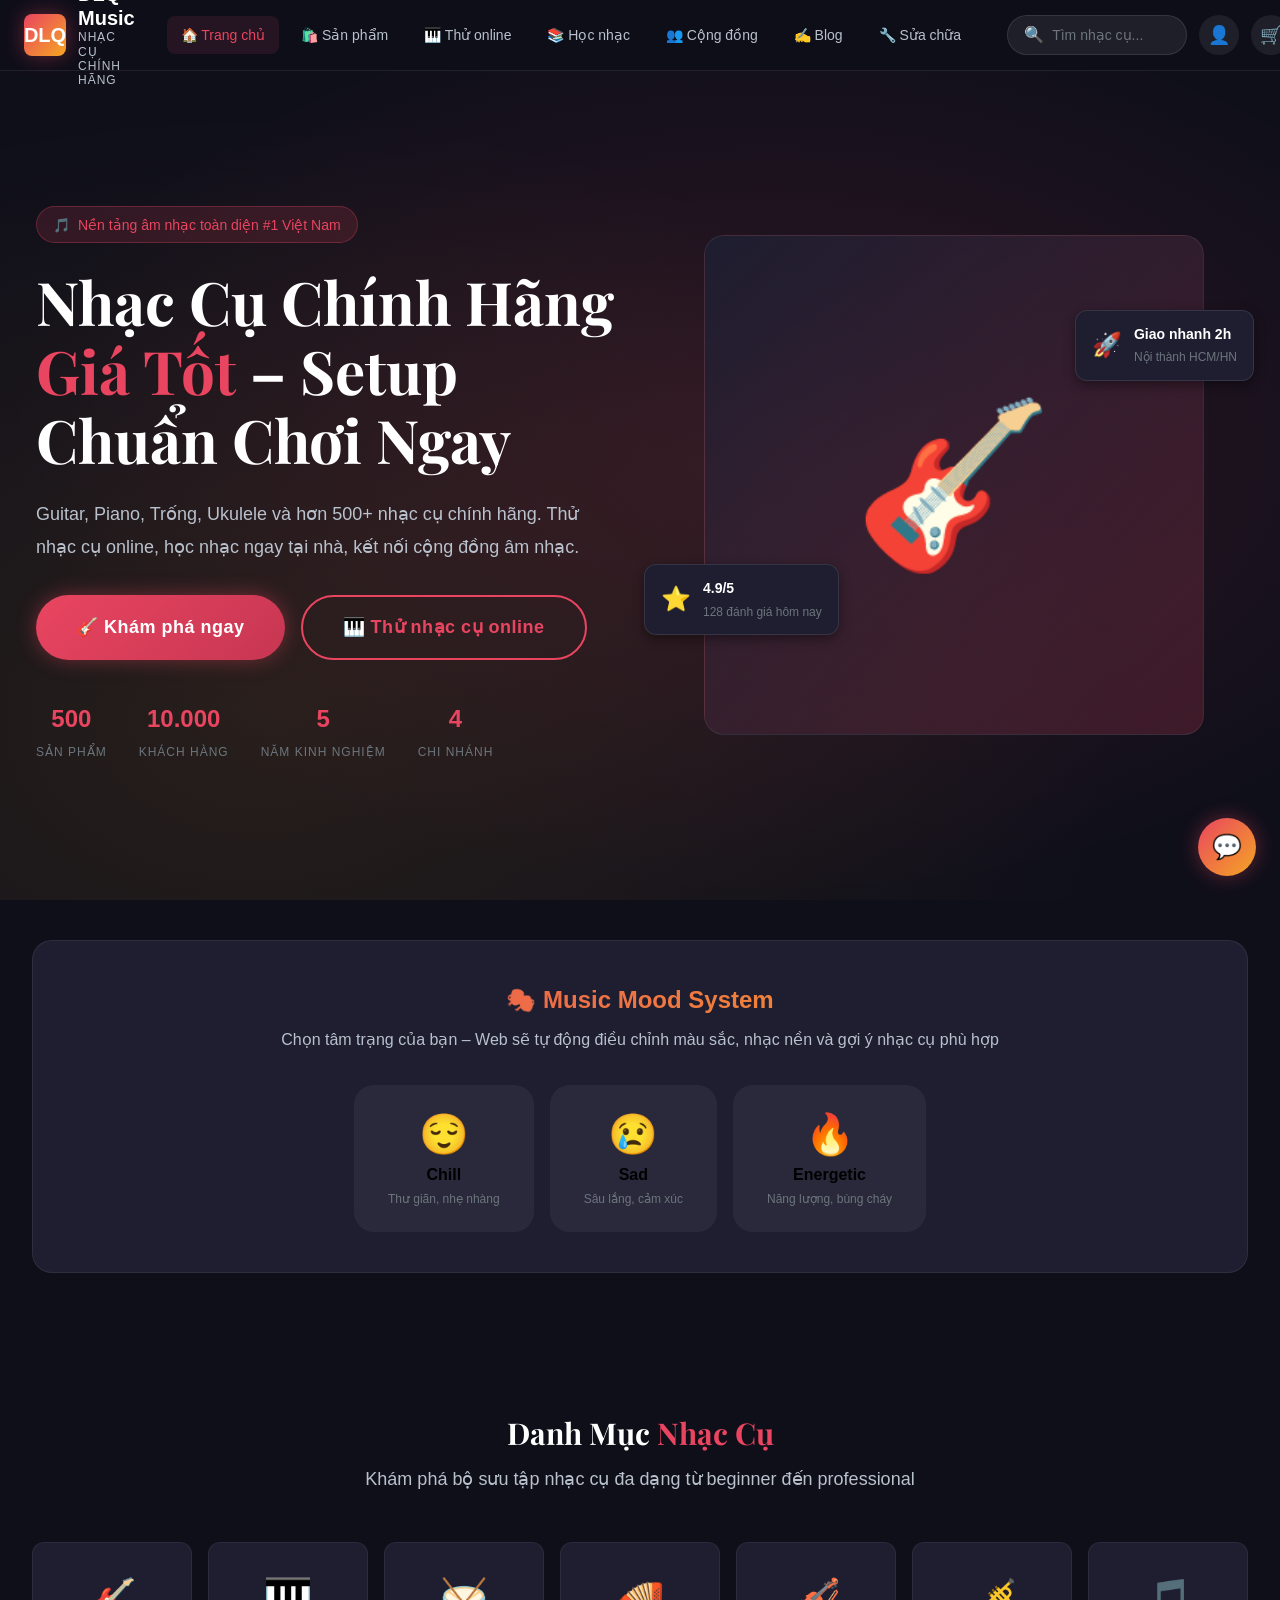
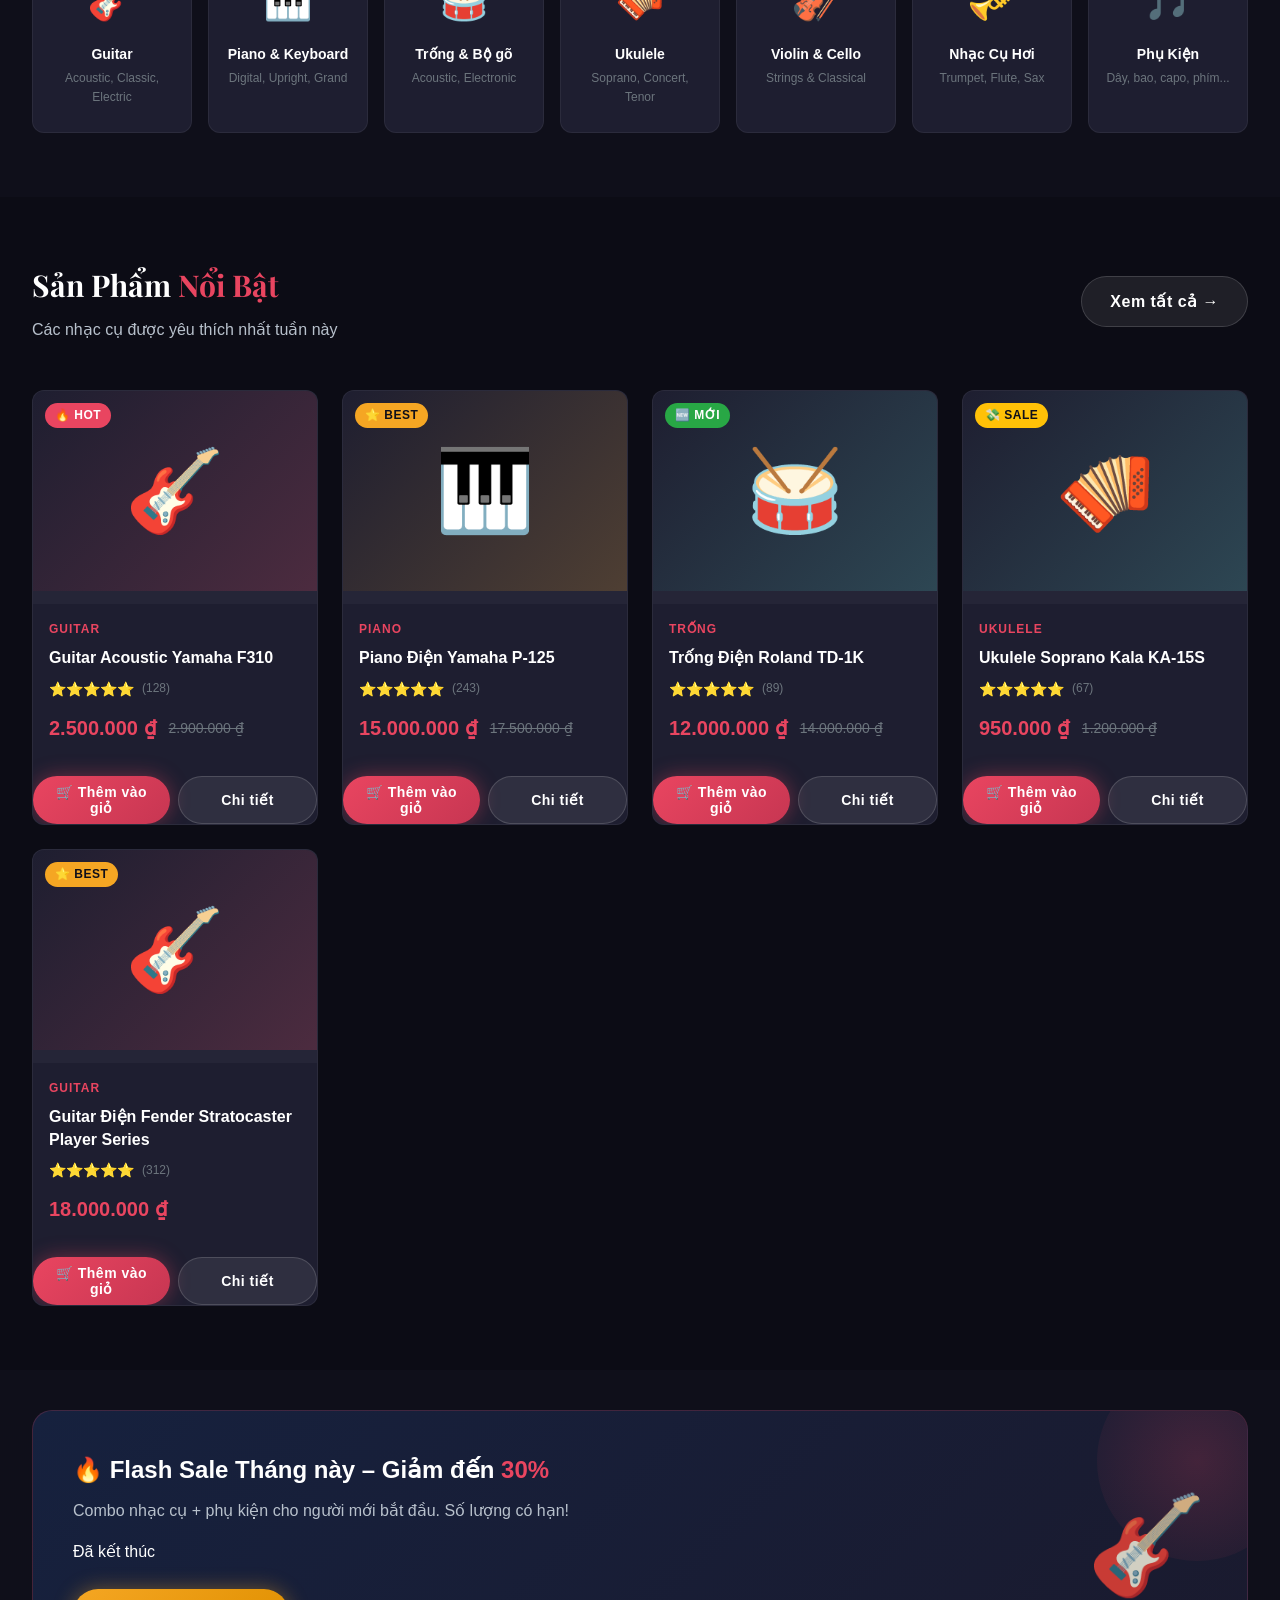
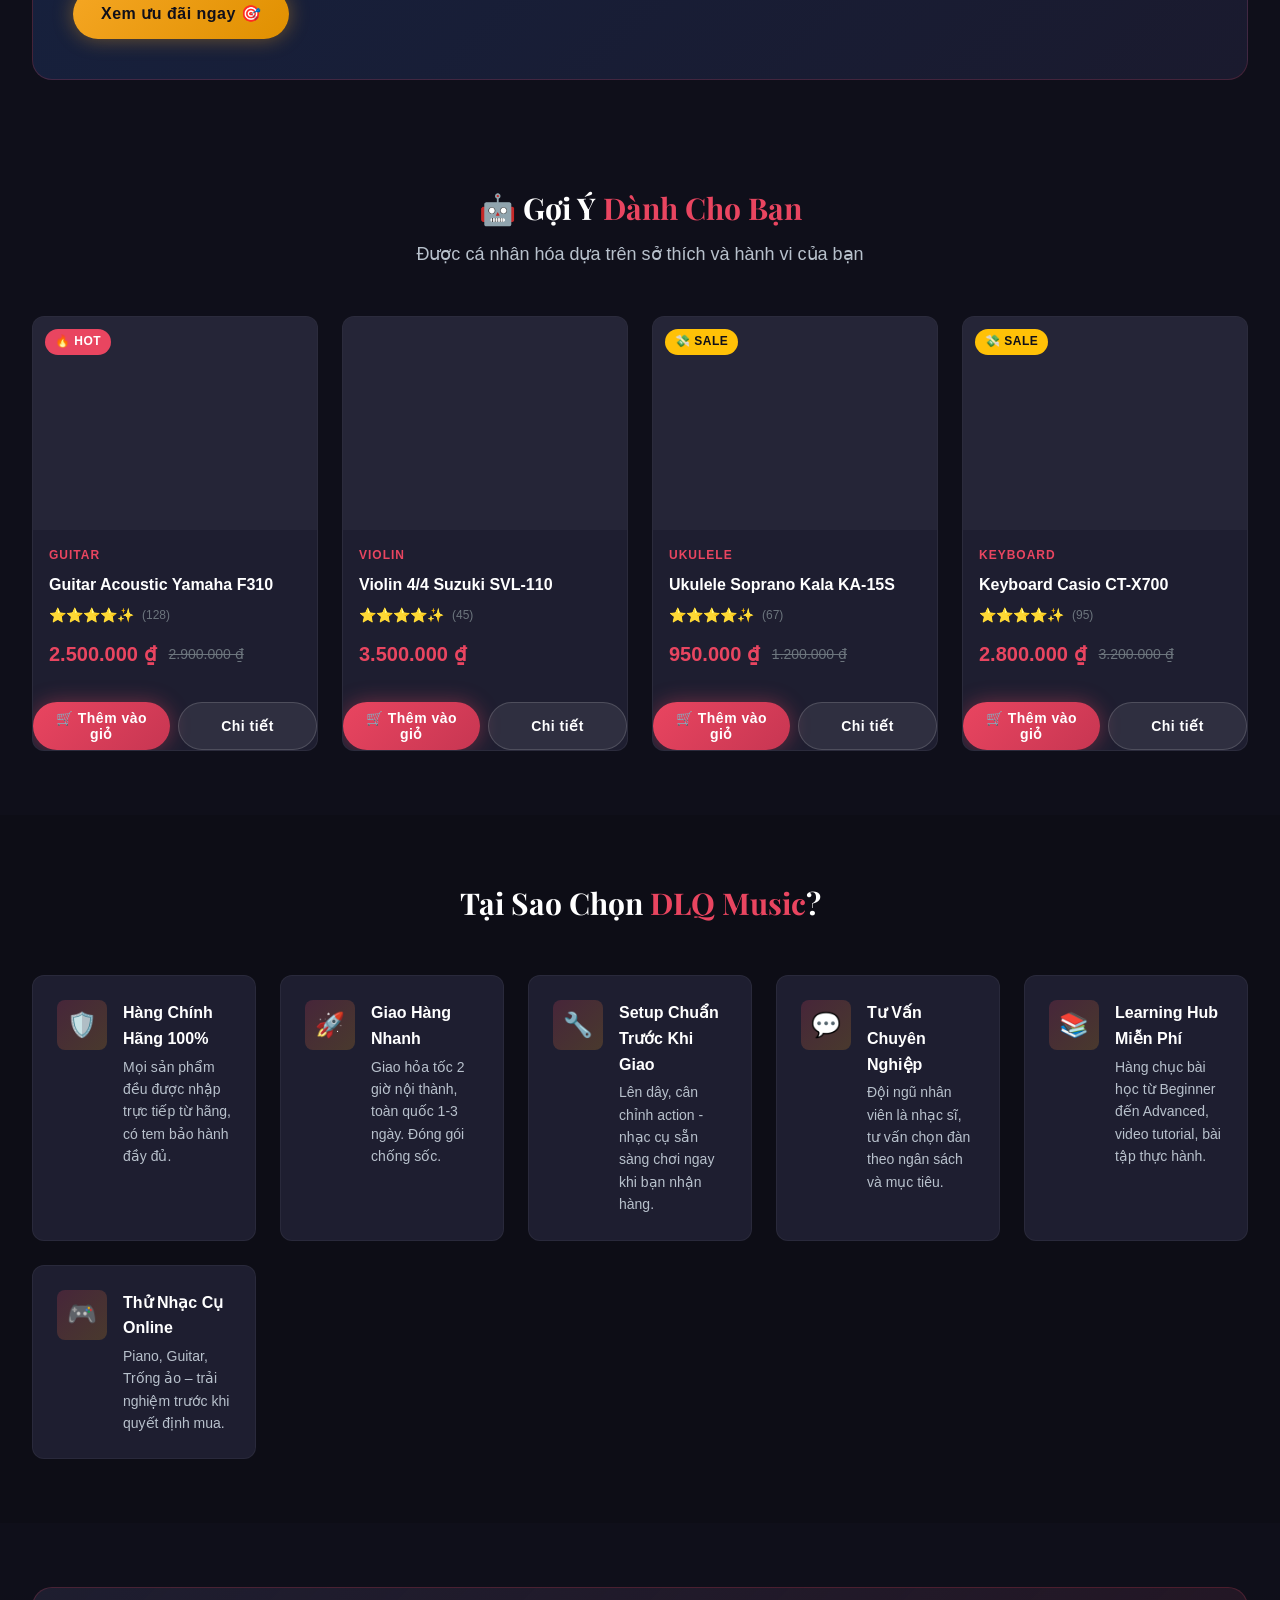
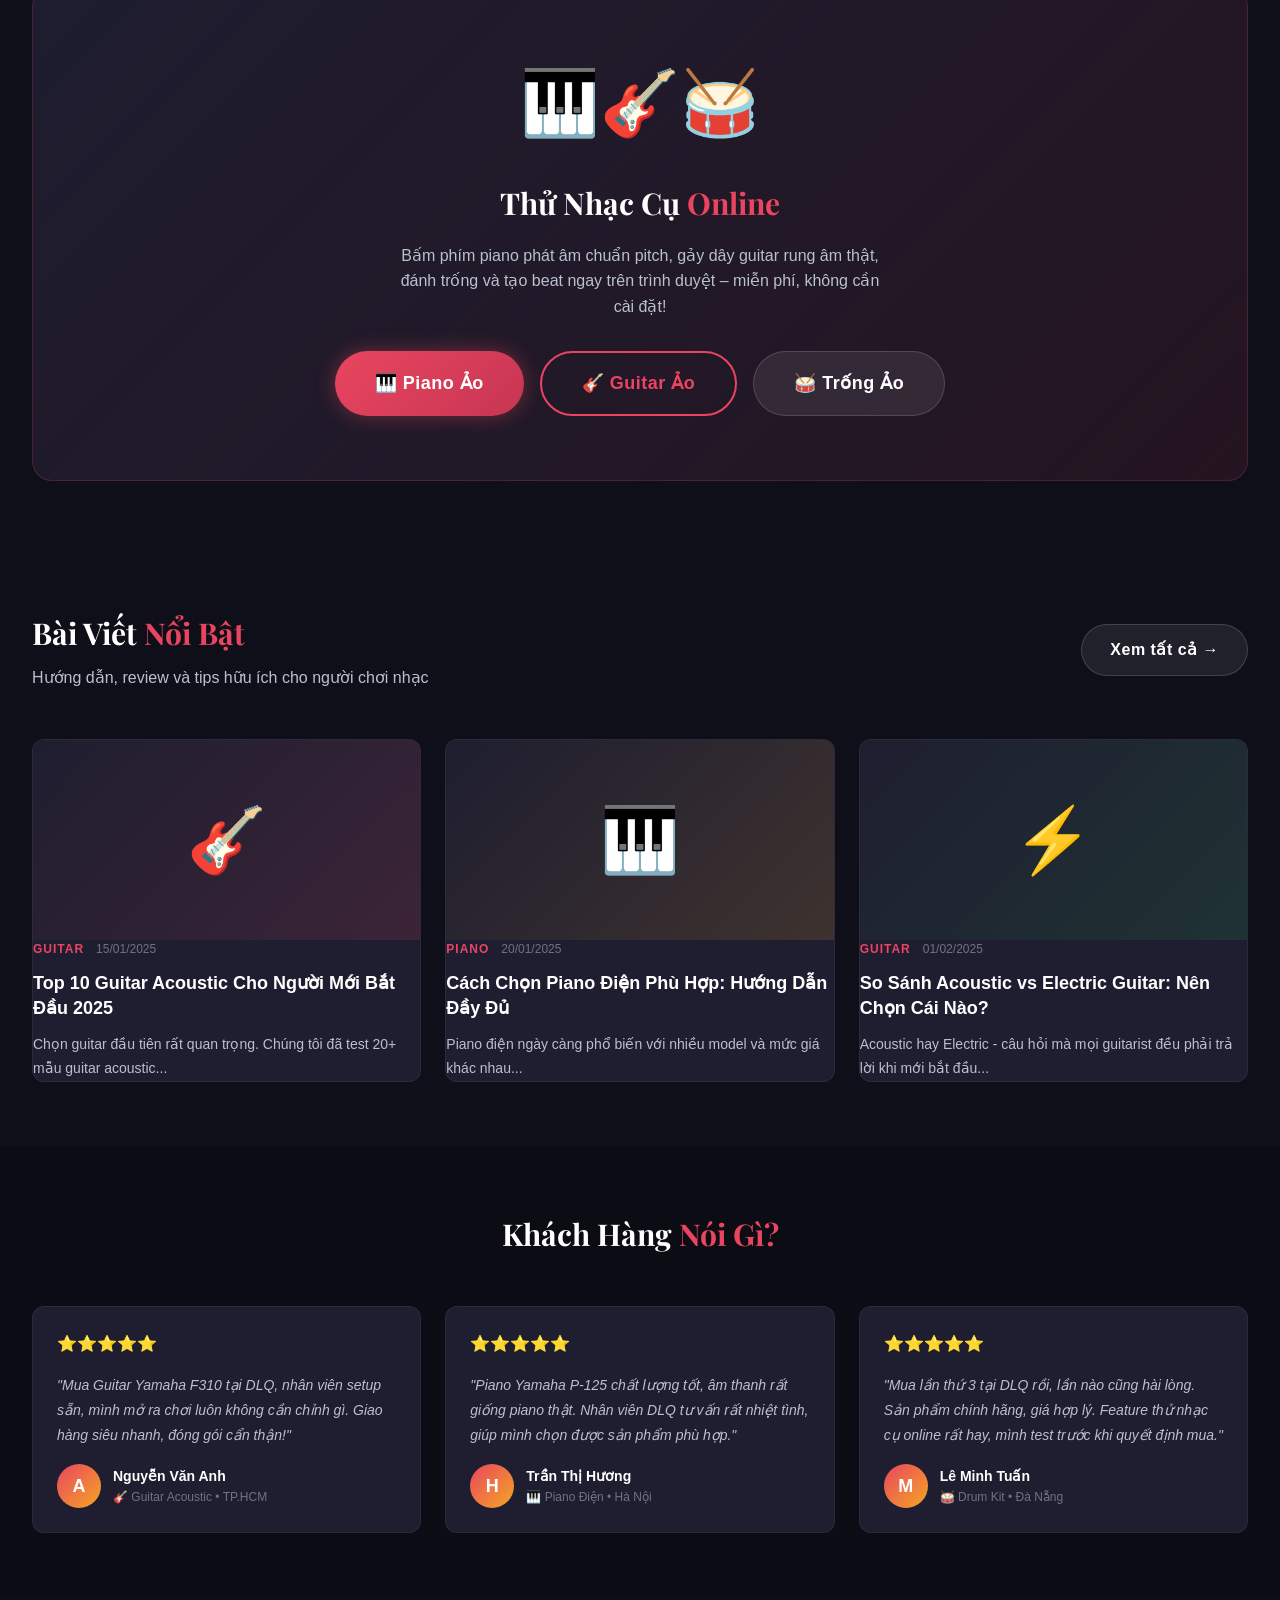
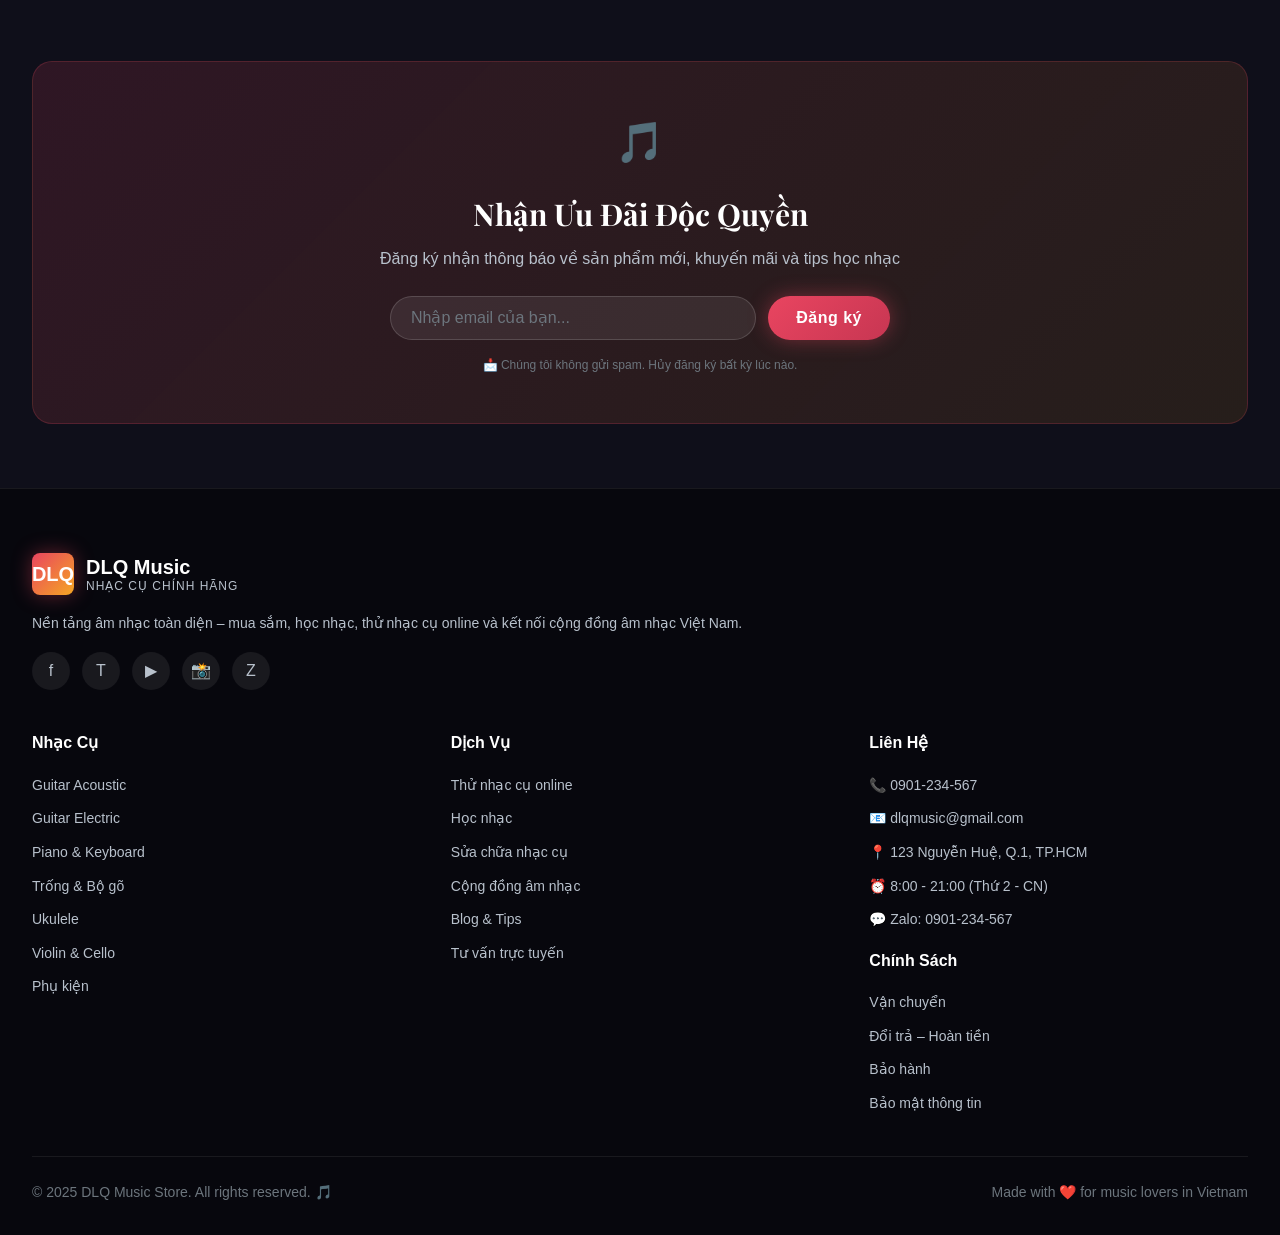
==== index.html @ 313dc85f "Add CSS, JS files, assets/data.json, and index.html Agent-Logs-Url: https://github.com/quocanh1702/n" ====
<!DOCTYPE html>
<html lang="vi">
<head>
  <meta charset="UTF-8">
  <meta name="viewport" content="width=device-width, initial-scale=1.0">
  <meta name="description" content="DLQ Music Store - Nhạc cụ chính hãng, giá tốt, tư vấn chuyên nghiệp. Guitar, Piano, Trống, Ukulele và nhiều hơn nữa.">
  <meta name="keywords" content="nhạc cụ, guitar, piano, trống, ukulele, violin, DLQ music">
  <title>DLQ Music Store - Nhạc Cụ Chính Hãng</title>
  <link rel="stylesheet" href="css/variables.css">
  <link rel="stylesheet" href="css/style.css">
  <link rel="stylesheet" href="css/animations.css">
  <link rel="stylesheet" href="css/responsive.css">
  <link rel="icon" href="data:image/svg+xml,<svg xmlns='http://www.w3.org/2000/svg' viewBox='0 0 100 100'><text y='.9em' font-size='90'>🎵</text></svg>">
</head>
<body>

<!-- Loading Screen -->
<div id="loading-screen" class="loading-screen">
  <div class="loading-logo">DLQ</div>
  <div class="loading-bars">
    <div class="loading-bar"></div>
    <div class="loading-bar"></div>
    <div class="loading-bar"></div>
    <div class="loading-bar"></div>
    <div class="loading-bar"></div>
  </div>
  <p style="color:var(--text-muted);font-size:0.875rem">Đang tải DLQ Music Store...</p>
</div>

<!-- Floating Notes Container -->
<div id="floating-notes" class="music-notes-container" aria-hidden="true"></div>

<!-- ===== NAVBAR ===== -->
<nav class="navbar" role="navigation" aria-label="Main navigation">
  <div class="nav-container">
    <a href="index.html" class="nav-logo" aria-label="DLQ Music Store home">
      <div class="logo-mark" aria-hidden="true">DLQ</div>
      <div class="logo-text">
        <span class="logo-name">DLQ Music</span>
        <span class="logo-tagline">NHẠC CỤ CHÍNH HÃNG</span>
      </div>
    </a>

    <nav class="nav-links" aria-label="Site navigation">
      <a href="index.html" class="nav-link active">🏠 Trang chủ</a>
      <a href="pages/search-results.html" class="nav-link">🛍️ Sản phẩm</a>
      <a href="pages/interactive-play.html" class="nav-link">🎹 Thử online</a>
      <a href="pages/learning.html" class="nav-link">📚 Học nhạc</a>
      <a href="pages/community.html" class="nav-link">👥 Cộng đồng</a>
      <a href="pages/blog.html" class="nav-link">✍️ Blog</a>
      <a href="pages/repair-service.html" class="nav-link">🔧 Sửa chữa</a>
    </nav>

    <div class="nav-actions">
      <div class="nav-search" role="search">
        <span aria-hidden="true">🔍</span>
        <input type="search" placeholder="Tìm nhạc cụ..." aria-label="Tìm kiếm"
          onkeydown="if(event.key==='Enter')window.location.href='pages/search-results.html?q='+this.value">
      </div>
      <a href="pages/profile.html" class="nav-icon-btn" aria-label="Tài khoản" title="Tài khoản">👤</a>
      <a href="pages/cart.html" class="nav-icon-btn" aria-label="Giỏ hàng" title="Giỏ hàng" style="position:relative">
        🛒
        <span class="cart-badge" style="display:none">0</span>
      </a>
      <button class="hamburger" aria-label="Menu" aria-expanded="false">
        <span></span><span></span><span></span>
      </button>
    </div>
  </div>
</nav>

<!-- Mobile Menu -->
<div class="mobile-menu" role="dialog" aria-label="Mobile navigation">
  <a href="index.html" class="nav-link">🏠 Trang chủ</a>
  <a href="pages/search-results.html" class="nav-link">🛍️ Sản phẩm</a>
  <a href="pages/interactive-play.html" class="nav-link">🎹 Thử nhạc cụ online</a>
  <a href="pages/learning.html" class="nav-link">📚 Học nhạc</a>
  <a href="pages/community.html" class="nav-link">👥 Cộng đồng</a>
  <a href="pages/blog.html" class="nav-link">✍️ Blog</a>
  <a href="pages/repair-service.html" class="nav-link">🔧 Dịch vụ sửa chữa</a>
  <a href="pages/profile.html" class="nav-link">👤 Tài khoản</a>
  <a href="pages/cart.html" class="nav-link">🛒 Giỏ hàng</a>
</div>

<!-- ===== HERO SECTION ===== -->
<section class="hero" aria-labelledby="hero-title">
  <div class="hero-bg" aria-hidden="true"></div>
  <div class="container">
    <div class="hero-content">
      <div class="hero-text animate-on-scroll">
        <div class="hero-badge">
          <span>🎵</span> Nền tảng âm nhạc toàn diện #1 Việt Nam
        </div>
        <h1 class="hero-title" id="hero-title">
          Nhạc Cụ Chính Hãng<br>
          <span class="text-accent">Giá Tốt</span> – Setup<br>
          Chuẩn Chơi Ngay
        </h1>
        <p class="hero-desc">
          Guitar, Piano, Trống, Ukulele và hơn 500+ nhạc cụ chính hãng.
          Thử nhạc cụ online, học nhạc ngay tại nhà, kết nối cộng đồng âm nhạc.
        </p>
        <div class="hero-cta">
          <a href="pages/search-results.html" class="btn btn-primary btn-lg">
            🎸 Khám phá ngay
          </a>
          <a href="pages/interactive-play.html" class="btn btn-secondary btn-lg">
            🎹 Thử nhạc cụ online
          </a>
        </div>
        <div class="hero-stats">
          <div class="stat-item">
            <span class="stat-number" data-count="500">0</span>
            <span class="stat-label">Sản phẩm</span>
          </div>
          <div class="stat-item">
            <span class="stat-number" data-count="10000">0</span>
            <span class="stat-label">Khách hàng</span>
          </div>
          <div class="stat-item">
            <span class="stat-number" data-count="5">0</span>
            <span class="stat-label">Năm kinh nghiệm</span>
          </div>
          <div class="stat-item">
            <span class="stat-number" data-count="4">0</span>
            <span class="stat-label">Chi nhánh</span>
          </div>
        </div>
      </div>

      <div class="hero-visual animate-right">
        <div class="hero-img-wrap">
          <div style="width:100%;aspect-ratio:1;background:linear-gradient(135deg,var(--bg-card),rgba(233,69,96,0.2));border-radius:var(--radius-xl);display:flex;align-items:center;justify-content:center;font-size:10rem;border:1px solid rgba(255,255,255,0.07)">
            🎸
          </div>
          <div class="hero-float-card card-1">
            <span class="float-icon">⭐</span>
            <div class="float-text">
              <strong>4.9/5</strong>
              <span>128 đánh giá hôm nay</span>
            </div>
          </div>
          <div class="hero-float-card card-2">
            <span class="float-icon">🚀</span>
            <div class="float-text">
              <strong>Giao nhanh 2h</strong>
              <span>Nội thành HCM/HN</span>
            </div>
          </div>
        </div>
      </div>
    </div>
  </div>
</section>

<!-- ===== MUSIC MOOD SYSTEM ===== -->
<section class="section-sm" aria-labelledby="mood-title">
  <div class="container">
    <div class="mood-system animate-on-scroll">
      <h2 class="mood-title gradient-text-animated" id="mood-title">🎭 Music Mood System</h2>
      <p class="mood-subtitle">Chọn tâm trạng của bạn – Web sẽ tự động điều chỉnh màu sắc, nhạc nền và gợi ý nhạc cụ phù hợp</p>

      <div class="mood-options" role="group" aria-label="Chọn tâm trạng">
        <button class="mood-btn chill" data-mood="chill" aria-pressed="false">
          <span class="mood-emoji">😌</span>
          <span class="mood-name">Chill</span>
          <span class="mood-desc">Thư giãn, nhẹ nhàng</span>
        </button>
        <button class="mood-btn sad" data-mood="sad" aria-pressed="false">
          <span class="mood-emoji">😢</span>
          <span class="mood-name">Sad</span>
          <span class="mood-desc">Sâu lắng, cảm xúc</span>
        </button>
        <button class="mood-btn energetic" data-mood="energetic" aria-pressed="false">
          <span class="mood-emoji">🔥</span>
          <span class="mood-name">Energetic</span>
          <span class="mood-desc">Năng lượng, bùng cháy</span>
        </button>
      </div>

      <div id="mood-message" style="display:none;margin-top:1.5rem;padding:1rem 1.5rem;background:rgba(255,255,255,0.05);border-radius:var(--radius-lg);align-items:center;gap:0.75rem;color:var(--text-secondary);font-size:0.875rem;border:1px solid rgba(255,255,255,0.08)"></div>
    </div>

    <!-- Mood-based Products -->
    <div id="mood-products" class="products-grid" style="margin-top:2rem" aria-live="polite">
      <!-- Loaded by JS -->
    </div>
  </div>
</section>

<!-- ===== CATEGORIES ===== -->
<section class="section animate-on-scroll" aria-labelledby="categories-title">
  <div class="container">
    <div class="text-center" style="margin-bottom:3rem">
      <h2 class="section-title" id="categories-title">Danh Mục <span class="title-accent">Nhạc Cụ</span></h2>
      <p class="section-subtitle">Khám phá bộ sưu tập nhạc cụ đa dạng từ beginner đến professional</p>
    </div>
    <div class="category-grid" id="category-grid" role="list">
      <a href="pages/search-results.html?category=guitar" class="category-card" role="listitem">
        <span class="category-icon" aria-hidden="true">🎸</span>
        <div class="category-name">Guitar</div>
        <div class="category-count">Acoustic, Classic, Electric</div>
      </a>
      <a href="pages/search-results.html?category=piano" class="category-card" role="listitem">
        <span class="category-icon" aria-hidden="true">🎹</span>
        <div class="category-name">Piano & Keyboard</div>
        <div class="category-count">Digital, Upright, Grand</div>
      </a>
      <a href="pages/search-results.html?category=drum" class="category-card" role="listitem">
        <span class="category-icon" aria-hidden="true">🥁</span>
        <div class="category-name">Trống & Bộ gõ</div>
        <div class="category-count">Acoustic, Electronic</div>
      </a>
      <a href="pages/search-results.html?category=ukulele" class="category-card" role="listitem">
        <span class="category-icon" aria-hidden="true">🪗</span>
        <div class="category-name">Ukulele</div>
        <div class="category-count">Soprano, Concert, Tenor</div>
      </a>
      <a href="pages/search-results.html?category=violin" class="category-card" role="listitem">
        <span class="category-icon" aria-hidden="true">🎻</span>
        <div class="category-name">Violin & Cello</div>
        <div class="category-count">Strings & Classical</div>
      </a>
      <a href="pages/search-results.html?category=wind" class="category-card" role="listitem">
        <span class="category-icon" aria-hidden="true">🎺</span>
        <div class="category-name">Nhạc Cụ Hơi</div>
        <div class="category-count">Trumpet, Flute, Sax</div>
      </a>
      <a href="pages/search-results.html?category=accessories" class="category-card" role="listitem">
        <span class="category-icon" aria-hidden="true">🎵</span>
        <div class="category-name">Phụ Kiện</div>
        <div class="category-count">Dây, bao, capo, phím...</div>
      </a>
    </div>
  </div>
</section>

<!-- ===== FEATURED PRODUCTS ===== -->
<section class="section" style="background:rgba(0,0,0,0.2)" aria-labelledby="featured-title">
  <div class="container">
    <div class="flex justify-between items-center" style="margin-bottom:3rem;flex-wrap:wrap;gap:1rem">
      <div>
        <h2 class="section-title" id="featured-title">Sản Phẩm <span class="title-accent">Nổi Bật</span></h2>
        <p style="color:var(--text-secondary)">Các nhạc cụ được yêu thích nhất tuần này</p>
      </div>
      <a href="pages/search-results.html" class="btn btn-ghost">Xem tất cả →</a>
    </div>
    <div class="products-grid" id="featured-products" aria-live="polite">
      <!-- Skeleton loading -->
      <div class="product-card"><div class="skeleton-loader" style="height:200px"></div><div class="product-body"><div class="skeleton-loader" style="height:14px;margin-bottom:8px"></div><div class="skeleton-loader" style="height:18px;margin-bottom:8px"></div><div class="skeleton-loader" style="height:24px;width:50%"></div></div></div>
      <div class="product-card"><div class="skeleton-loader" style="height:200px"></div><div class="product-body"><div class="skeleton-loader" style="height:14px;margin-bottom:8px"></div><div class="skeleton-loader" style="height:18px;margin-bottom:8px"></div><div class="skeleton-loader" style="height:24px;width:50%"></div></div></div>
      <div class="product-card"><div class="skeleton-loader" style="height:200px"></div><div class="product-body"><div class="skeleton-loader" style="height:14px;margin-bottom:8px"></div><div class="skeleton-loader" style="height:18px;margin-bottom:8px"></div><div class="skeleton-loader" style="height:24px;width:50%"></div></div></div>
      <div class="product-card"><div class="skeleton-loader" style="height:200px"></div><div class="product-body"><div class="skeleton-loader" style="height:14px;margin-bottom:8px"></div><div class="skeleton-loader" style="height:18px;margin-bottom:8px"></div><div class="skeleton-loader" style="height:24px;width:50%"></div></div></div>
    </div>
  </div>
</section>

<!-- ===== PROMO BANNER ===== -->
<section class="section-sm" aria-label="Khuyến mãi">
  <div class="container">
    <div class="promo-banner animate-on-scroll">
      <div class="promo-text">
        <h2>🔥 Flash Sale Tháng này – Giảm đến <span class="text-accent">30%</span></h2>
        <p>Combo nhạc cụ + phụ kiện cho người mới bắt đầu. Số lượng có hạn!</p>
        <div class="promo-countdown" data-countdown="2025-12-31T23:59:59"></div>
        <a href="pages/search-results.html?sale=true" class="btn btn-gold">Xem ưu đãi ngay 🎯</a>
      </div>
      <div style="text-align:center;font-size:6rem;opacity:0.8" aria-hidden="true">🎸</div>
    </div>
  </div>
</section>

<!-- ===== AI RECOMMENDATIONS ===== -->
<section class="section" aria-labelledby="ai-title">
  <div class="container">
    <div class="text-center" style="margin-bottom:3rem">
      <h2 class="section-title" id="ai-title">🤖 Gợi Ý <span class="title-accent">Dành Cho Bạn</span></h2>
      <p class="section-subtitle">Được cá nhân hóa dựa trên sở thích và hành vi của bạn</p>
    </div>
    <div class="products-grid" id="ai-recommendations" aria-live="polite"></div>
  </div>
</section>

<!-- ===== WHY CHOOSE DLQ ===== -->
<section class="section" style="background:rgba(0,0,0,0.15)" aria-labelledby="features-title">
  <div class="container">
    <div class="text-center" style="margin-bottom:3rem">
      <h2 class="section-title" id="features-title">Tại Sao Chọn <span class="title-accent">DLQ Music</span>?</h2>
    </div>
    <div class="features-grid">
      <div class="feature-item animate-on-scroll">
        <div class="feature-icon-wrap">🛡️</div>
        <div class="feature-text">
          <h4>Hàng Chính Hãng 100%</h4>
          <p>Mọi sản phẩm đều được nhập trực tiếp từ hãng, có tem bảo hành đầy đủ.</p>
        </div>
      </div>
      <div class="feature-item animate-on-scroll animate-delay-1">
        <div class="feature-icon-wrap">🚀</div>
        <div class="feature-text">
          <h4>Giao Hàng Nhanh</h4>
          <p>Giao hỏa tốc 2 giờ nội thành, toàn quốc 1-3 ngày. Đóng gói chống sốc.</p>
        </div>
      </div>
      <div class="feature-item animate-on-scroll animate-delay-2">
        <div class="feature-icon-wrap">🔧</div>
        <div class="feature-text">
          <h4>Setup Chuẩn Trước Khi Giao</h4>
          <p>Lên dây, cân chỉnh action - nhạc cụ sẵn sàng chơi ngay khi bạn nhận hàng.</p>
        </div>
      </div>
      <div class="feature-item animate-on-scroll animate-delay-3">
        <div class="feature-icon-wrap">💬</div>
        <div class="feature-text">
          <h4>Tư Vấn Chuyên Nghiệp</h4>
          <p>Đội ngũ nhân viên là nhạc sĩ, tư vấn chọn đàn theo ngân sách và mục tiêu.</p>
        </div>
      </div>
      <div class="feature-item animate-on-scroll animate-delay-4">
        <div class="feature-icon-wrap">📚</div>
        <div class="feature-text">
          <h4>Learning Hub Miễn Phí</h4>
          <p>Hàng chục bài học từ Beginner đến Advanced, video tutorial, bài tập thực hành.</p>
        </div>
      </div>
      <div class="feature-item animate-on-scroll animate-delay-5">
        <div class="feature-icon-wrap">🎮</div>
        <div class="feature-text">
          <h4>Thử Nhạc Cụ Online</h4>
          <p>Piano, Guitar, Trống ảo – trải nghiệm trước khi quyết định mua.</p>
        </div>
      </div>
    </div>
  </div>
</section>

<!-- ===== INTERACTIVE PROMO ===== -->
<section class="section animate-on-scroll" aria-labelledby="interactive-title">
  <div class="container">
    <div style="background:linear-gradient(135deg,var(--bg-card),rgba(233,69,96,0.1));border-radius:var(--radius-xl);padding:4rem;text-align:center;border:1px solid rgba(233,69,96,0.2)">
      <div style="font-size:4rem;margin-bottom:1.5rem" aria-hidden="true">🎹🎸🥁</div>
      <h2 class="section-title" id="interactive-title">Thử Nhạc Cụ <span class="title-accent">Online</span></h2>
      <p style="color:var(--text-secondary);max-width:500px;margin:1rem auto 2rem">
        Bấm phím piano phát âm chuẩn pitch, gảy dây guitar rung âm thật,
        đánh trống và tạo beat ngay trên trình duyệt – miễn phí, không cần cài đặt!
      </p>
      <div style="display:flex;gap:1rem;justify-content:center;flex-wrap:wrap">
        <a href="pages/interactive-play.html?instrument=piano" class="btn btn-primary btn-lg">🎹 Piano Ảo</a>
        <a href="pages/interactive-play.html?instrument=guitar" class="btn btn-secondary btn-lg">🎸 Guitar Ảo</a>
        <a href="pages/interactive-play.html?instrument=drum" class="btn btn-ghost btn-lg">🥁 Trống Ảo</a>
      </div>
    </div>
  </div>
</section>

<!-- ===== BLOG PREVIEW ===== -->
<section class="section" aria-labelledby="blog-title">
  <div class="container">
    <div class="flex justify-between items-center" style="margin-bottom:3rem;flex-wrap:wrap;gap:1rem">
      <div>
        <h2 class="section-title" id="blog-title">Bài Viết <span class="title-accent">Nổi Bật</span></h2>
        <p style="color:var(--text-secondary)">Hướng dẫn, review và tips hữu ích cho người chơi nhạc</p>
      </div>
      <a href="pages/blog.html" class="btn btn-ghost">Xem tất cả →</a>
    </div>
    <div class="blog-grid" id="blog-preview">
      <!-- Loaded by JS -->
      <a href="pages/blog-detail.html?id=1" class="blog-card animate-on-scroll">
        <div style="height:200px;background:linear-gradient(135deg,var(--bg-card),rgba(233,69,96,0.15));display:flex;align-items:center;justify-content:center;font-size:4rem">🎸</div>
        <div class="blog-body">
          <div class="blog-meta">
            <span class="blog-category">Guitar</span>
            <span class="blog-date">15/01/2025</span>
          </div>
          <h3 class="blog-title">Top 10 Guitar Acoustic Cho Người Mới Bắt Đầu 2025</h3>
          <p class="blog-excerpt">Chọn guitar đầu tiên rất quan trọng. Chúng tôi đã test 20+ mẫu guitar acoustic...</p>
        </div>
      </a>
      <a href="pages/blog-detail.html?id=2" class="blog-card animate-on-scroll animate-delay-1">
        <div style="height:200px;background:linear-gradient(135deg,var(--bg-card),rgba(245,166,35,0.15));display:flex;align-items:center;justify-content:center;font-size:4rem">🎹</div>
        <div class="blog-body">
          <div class="blog-meta">
            <span class="blog-category">Piano</span>
            <span class="blog-date">20/01/2025</span>
          </div>
          <h3 class="blog-title">Cách Chọn Piano Điện Phù Hợp: Hướng Dẫn Đầy Đủ</h3>
          <p class="blog-excerpt">Piano điện ngày càng phổ biến với nhiều model và mức giá khác nhau...</p>
        </div>
      </a>
      <a href="pages/blog-detail.html?id=3" class="blog-card animate-on-scroll animate-delay-2">
        <div style="height:200px;background:linear-gradient(135deg,var(--bg-card),rgba(40,167,69,0.15));display:flex;align-items:center;justify-content:center;font-size:4rem">⚡</div>
        <div class="blog-body">
          <div class="blog-meta">
            <span class="blog-category">Guitar</span>
            <span class="blog-date">01/02/2025</span>
          </div>
          <h3 class="blog-title">So Sánh Acoustic vs Electric Guitar: Nên Chọn Cái Nào?</h3>
          <p class="blog-excerpt">Acoustic hay Electric - câu hỏi mà mọi guitarist đều phải trả lời khi mới bắt đầu...</p>
        </div>
      </a>
    </div>
  </div>
</section>

<!-- ===== TESTIMONIALS ===== -->
<section class="section" style="background:rgba(0,0,0,0.2)" aria-labelledby="reviews-title">
  <div class="container">
    <div class="text-center" style="margin-bottom:3rem">
      <h2 class="section-title" id="reviews-title">Khách Hàng <span class="title-accent">Nói Gì?</span></h2>
    </div>
    <div class="testimonials-grid">
      <div class="testimonial-card animate-on-scroll">
        <div class="testimonial-stars">⭐⭐⭐⭐⭐</div>
        <p class="testimonial-text">"Mua Guitar Yamaha F310 tại DLQ, nhân viên setup sẵn, mình mở ra chơi luôn không cần chỉnh gì. Giao hàng siêu nhanh, đóng gói cẩn thận!"</p>
        <div class="testimonial-author">
          <div class="author-avatar">A</div>
          <div>
            <div class="author-name">Nguyễn Văn Anh</div>
            <div class="author-detail">🎸 Guitar Acoustic • TP.HCM</div>
          </div>
        </div>
      </div>
      <div class="testimonial-card animate-on-scroll animate-delay-1">
        <div class="testimonial-stars">⭐⭐⭐⭐⭐</div>
        <p class="testimonial-text">"Piano Yamaha P-125 chất lượng tốt, âm thanh rất giống piano thật. Nhân viên DLQ tư vấn rất nhiệt tình, giúp mình chọn được sản phẩm phù hợp."</p>
        <div class="testimonial-author">
          <div class="author-avatar">H</div>
          <div>
            <div class="author-name">Trần Thị Hương</div>
            <div class="author-detail">🎹 Piano Điện • Hà Nội</div>
          </div>
        </div>
      </div>
      <div class="testimonial-card animate-on-scroll animate-delay-2">
        <div class="testimonial-stars">⭐⭐⭐⭐⭐</div>
        <p class="testimonial-text">"Mua lần thứ 3 tại DLQ rồi, lần nào cũng hài lòng. Sản phẩm chính hãng, giá hợp lý. Feature thử nhạc cụ online rất hay, mình test trước khi quyết định mua."</p>
        <div class="testimonial-author">
          <div class="author-avatar">M</div>
          <div>
            <div class="author-name">Lê Minh Tuấn</div>
            <div class="author-detail">🥁 Drum Kit • Đà Nẵng</div>
          </div>
        </div>
      </div>
    </div>
  </div>
</section>

<!-- ===== NEWSLETTER ===== -->
<section class="section" aria-labelledby="newsletter-title">
  <div class="container">
    <div class="newsletter-section animate-on-scroll">
      <div style="font-size:2.5rem;margin-bottom:1rem" aria-hidden="true">🎵</div>
      <h2 class="section-title" id="newsletter-title">Nhận Ưu Đãi Độc Quyền</h2>
      <p style="color:var(--text-secondary)">Đăng ký nhận thông báo về sản phẩm mới, khuyến mãi và tips học nhạc</p>
      <form class="newsletter-form" id="newsletter-form" novalidate>
        <input type="email" class="newsletter-input" placeholder="Nhập email của bạn..."
          required aria-label="Email đăng ký nhận tin">
        <button type="submit" class="btn btn-primary">Đăng ký</button>
      </form>
      <p style="font-size:0.75rem;color:var(--text-muted);margin-top:1rem">
        📩 Chúng tôi không gửi spam. Hủy đăng ký bất kỳ lúc nào.
      </p>
    </div>
  </div>
</section>

<!-- ===== FOOTER ===== -->
<footer class="footer" role="contentinfo">
  <div class="container">
    <div class="footer-grid">
      <div class="footer-brand">
        <div class="nav-logo" style="margin-bottom:1rem">
          <div class="logo-mark">DLQ</div>
          <div class="logo-text">
            <span class="logo-name">DLQ Music</span>
            <span class="logo-tagline">NHẠC CỤ CHÍNH HÃNG</span>
          </div>
        </div>
        <p>Nền tảng âm nhạc toàn diện – mua sắm, học nhạc, thử nhạc cụ online và kết nối cộng đồng âm nhạc Việt Nam.</p>
        <div class="footer-social" aria-label="Mạng xã hội">
          <a href="#" class="social-btn" aria-label="Facebook">f</a>
          <a href="#" class="social-btn" aria-label="TikTok">T</a>
          <a href="#" class="social-btn" aria-label="YouTube">▶</a>
          <a href="#" class="social-btn" aria-label="Instagram">📸</a>
          <a href="#" class="social-btn" aria-label="Zalo">Z</a>
        </div>
      </div>

      <div class="footer-col">
        <h4>Nhạc Cụ</h4>
        <ul>
          <li><a href="pages/search-results.html?category=guitar">Guitar Acoustic</a></li>
          <li><a href="pages/search-results.html?category=guitar">Guitar Electric</a></li>
          <li><a href="pages/search-results.html?category=piano">Piano & Keyboard</a></li>
          <li><a href="pages/search-results.html?category=drum">Trống & Bộ gõ</a></li>
          <li><a href="pages/search-results.html?category=ukulele">Ukulele</a></li>
          <li><a href="pages/search-results.html?category=violin">Violin & Cello</a></li>
          <li><a href="pages/search-results.html?category=accessories">Phụ kiện</a></li>
        </ul>
      </div>

      <div class="footer-col">
        <h4>Dịch Vụ</h4>
        <ul>
          <li><a href="pages/interactive-play.html">Thử nhạc cụ online</a></li>
          <li><a href="pages/learning.html">Học nhạc</a></li>
          <li><a href="pages/repair-service.html">Sửa chữa nhạc cụ</a></li>
          <li><a href="pages/community.html">Cộng đồng âm nhạc</a></li>
          <li><a href="pages/blog.html">Blog & Tips</a></li>
          <li><a href="#">Tư vấn trực tuyến</a></li>
        </ul>
      </div>

      <div class="footer-col">
        <h4>Liên Hệ</h4>
        <ul>
          <li><a href="tel:0901234567">📞 0901-234-567</a></li>
          <li><a href="mailto:dlqmusic@gmail.com">📧 dlqmusic@gmail.com</a></li>
          <li><a href="#">📍 123 Nguyễn Huệ, Q.1, TP.HCM</a></li>
          <li><a href="#">⏰ 8:00 - 21:00 (Thứ 2 - CN)</a></li>
          <li><a href="#">💬 Zalo: 0901-234-567</a></li>
        </ul>
        <div style="margin-top:1rem">
          <h4>Chính Sách</h4>
          <ul>
            <li><a href="#">Vận chuyển</a></li>
            <li><a href="#">Đổi trả – Hoàn tiền</a></li>
            <li><a href="#">Bảo hành</a></li>
            <li><a href="#">Bảo mật thông tin</a></li>
          </ul>
        </div>
      </div>
    </div>

    <div class="footer-bottom">
      <p>© 2025 DLQ Music Store. All rights reserved. 🎵</p>
      <p>Made with ❤️ for music lovers in Vietnam</p>
    </div>
  </div>
</footer>

<!-- ===== CHATBOT WIDGET ===== -->
<div class="chatbot-widget" aria-label="Chat hỗ trợ">
  <div class="chatbot-box" id="chatbot-box" role="dialog" aria-label="Chat với DLQ Bot">
    <div class="chatbot-header">
      <div class="chatbot-avatar" aria-hidden="true">🤖</div>
      <div class="chatbot-info">
        <h4>DLQ Bot</h4>
        <p>Tư vấn nhạc cụ 24/7</p>
      </div>
      <button class="chatbot-close" id="chatbot-close" aria-label="Đóng chat">✕</button>
    </div>
    <div class="chatbot-messages" id="chatbot-messages" role="log" aria-live="polite"></div>
    <div class="chatbot-quick-replies" id="chatbot-quick-replies" role="group" aria-label="Câu hỏi nhanh"></div>
    <div class="chatbot-input-area">
      <input type="text" class="chatbot-input" id="chatbot-input"
        placeholder="Nhập câu hỏi của bạn..." aria-label="Nhập tin nhắn">
      <button class="chatbot-send" id="chatbot-send" aria-label="Gửi tin nhắn">➤</button>
    </div>
  </div>
  <button class="chatbot-toggle" id="chatbot-toggle" aria-label="Mở chat hỗ trợ">💬</button>
</div>

<!-- ===== TOAST CONTAINER ===== -->
<div class="toast-container" aria-live="polite" aria-atomic="true"></div>

<!-- ===== SCRIPTS ===== -->
<script src="js/storage.js"></script>
<script src="js/main.js"></script>
<script src="js/audio-player.js"></script>
<script src="js/mood-system.js"></script>
<script src="js/ai-recommend.js"></script>
<script src="js/animations.js"></script>
<script src="js/chatbot.js"></script>

<script>
// Load featured products on homepage
document.addEventListener('DOMContentLoaded', async () => {
  try {
    const products = await DLQData.getProducts({ featured: true });
    const container = document.getElementById('featured-products');
    if (container && products.length) {
      container.innerHTML = products.slice(0,8).map(p => `
        <div class="product-card animate-on-scroll">
          <div class="product-img-wrap">
            <div style="width:100%;height:200px;background:linear-gradient(135deg,var(--bg-card),rgba(${p.category==='guitar'?'233,69,96':p.category==='piano'?'245,166,35':'78,205,196'},0.2));display:flex;align-items:center;justify-content:center;font-size:5rem">
              ${p.category==='guitar'?'🎸':p.category==='piano'?'🎹':p.category==='drum'?'🥁':p.category==='ukulele'?'🪗':p.category==='violin'?'🎻':'🎵'}
            </div>
            ${p.badge?`<div class="product-badges"><span class="badge badge-${p.badge}">${{hot:'🔥 Hot',new:'🆕 Mới',sale:'💸 Sale',best:'⭐ Best'}[p.badge]||p.badge}</span></div>`:''}
            <div class="product-quick-actions">
              <button class="quick-btn" data-wishlist="${p.id}" title="Yêu thích">❤️</button>
              <button class="quick-btn" title="Xem nhanh" onclick="window.open('pages/product-detail.html?id=${p.id}')">👁️</button>
              <button class="quick-btn" data-add-cart="${p.id}" title="Thêm vào giỏ">🛒</button>
            </div>
          </div>
          <div class="product-body">
            <div class="product-category">${{guitar:'Guitar',piano:'Piano',drum:'Trống',ukulele:'Ukulele',violin:'Violin',keyboard:'Keyboard',bass:'Bass'}[p.category]||p.category}</div>
            <div class="product-name">${p.name}</div>
            <div class="product-rating">
              <span class="stars">${'⭐'.repeat(Math.round(p.rating))}</span>
              <span class="rating-count">(${p.reviews||0})</span>
            </div>
            <div class="product-price">
              <span class="price-current">${new Intl.NumberFormat('vi-VN',{style:'currency',currency:'VND'}).format(p.price)}</span>
              ${p.oldPrice?`<span class="price-original">${new Intl.NumberFormat('vi-VN',{style:'currency',currency:'VND'}).format(p.oldPrice)}</span>`:''}
            </div>
          </div>
          <div class="product-footer">
            <button class="btn btn-primary btn-sm" data-add-cart="${p.id}">🛒 Thêm vào giỏ</button>
            <a href="pages/product-detail.html?id=${p.id}" class="btn btn-ghost btn-sm">Chi tiết</a>
          </div>
        </div>
      `).join('');
      // Observe new elements
      container.querySelectorAll('.animate-on-scroll').forEach(el => {
        if (window.Animations?._scrollObserver) Animations._scrollObserver.observe(el);
      });
    }
  } catch(e) { console.warn('Products load error:', e); }
});
</script>
</body>
</html>
---- css/variables.css ----
/* ===== DLQ Music Store - CSS Variables ===== */
:root {
  /* Primary Brand Colors */
  --primary: #1a1a2e;
  --primary-light: #16213e;
  --accent: #e94560;
  --accent-hover: #c73652;
  --gold: #f5a623;
  --gold-light: #ffc65c;

  /* Text Colors */
  --text-primary: #ffffff;
  --text-secondary: #b8c1cc;
  --text-muted: #6c757d;
  --text-dark: #1a1a2e;

  /* Background Colors */
  --bg-dark: #0f0f1a;
  --bg-card: #1e1e30;
  --bg-card-hover: #252540;
  --bg-overlay: rgba(0, 0, 0, 0.7);

  /* Status Colors */
  --success: #28a745;
  --warning: #ffc107;
  --danger: #dc3545;
  --info: #17a2b8;

  /* Mood Colors - Chill */
  --mood-chill-primary: #2d6a8f;
  --mood-chill-secondary: #4ecdc4;
  --mood-chill-accent: #95e1d3;
  --mood-chill-bg: #0d2137;
  --mood-chill-text: #e0f4f1;

  /* Mood Colors - Sad */
  --mood-sad-primary: #3d3561;
  --mood-sad-secondary: #7c5cbf;
  --mood-sad-accent: #b8a9e8;
  --mood-sad-bg: #1a1428;
  --mood-sad-text: #d4ccf0;

  /* Mood Colors - Energetic */
  --mood-energetic-primary: #b5290b;
  --mood-energetic-secondary: #ff6b35;
  --mood-energetic-accent: #ffd166;
  --mood-energetic-bg: #1f0a05;
  --mood-energetic-text: #ffe8d6;

  /* Typography */
  --font-primary: 'Segoe UI', Tahoma, Geneva, Verdana, sans-serif;
  --font-heading: 'Playfair Display', Georgia, serif;
  --font-mono: 'Courier New', monospace;

  /* Font Sizes */
  --fs-xs: 0.75rem;
  --fs-sm: 0.875rem;
  --fs-base: 1rem;
  --fs-lg: 1.125rem;
  --fs-xl: 1.25rem;
  --fs-2xl: 1.5rem;
  --fs-3xl: 1.875rem;
  --fs-4xl: 2.25rem;
  --fs-5xl: 3rem;

  /* Spacing */
  --sp-1: 0.25rem;
  --sp-2: 0.5rem;
  --sp-3: 0.75rem;
  --sp-4: 1rem;
  --sp-6: 1.5rem;
  --sp-8: 2rem;
  --sp-10: 2.5rem;
  --sp-12: 3rem;
  --sp-16: 4rem;
  --sp-20: 5rem;

  /* Border Radius */
  --radius-sm: 4px;
  --radius-md: 8px;
  --radius-lg: 12px;
  --radius-xl: 20px;
  --radius-full: 9999px;

  /* Shadows */
  --shadow-sm: 0 1px 3px rgba(0,0,0,0.3);
  --shadow-md: 0 4px 12px rgba(0,0,0,0.4);
  --shadow-lg: 0 8px 24px rgba(0,0,0,0.5);
  --shadow-glow: 0 0 20px rgba(233, 69, 96, 0.4);
  --shadow-gold: 0 0 20px rgba(245, 166, 35, 0.4);

  /* Transitions */
  --transition-fast: 0.15s ease;
  --transition-base: 0.3s ease;
  --transition-slow: 0.5s ease;

  /* Z-index */
  --z-dropdown: 100;
  --z-sticky: 200;
  --z-overlay: 300;
  --z-modal: 400;
  --z-toast: 500;
}

/* Mood Theme Classes */
body.mood-chill {
  --primary: var(--mood-chill-primary);
  --accent: var(--mood-chill-secondary);
  --bg-dark: var(--mood-chill-bg);
  --bg-card: #0e2d40;
  --text-primary: var(--mood-chill-text);
}

body.mood-sad {
  --primary: var(--mood-sad-primary);
  --accent: var(--mood-sad-secondary);
  --bg-dark: var(--mood-sad-bg);
  --bg-card: #221a38;
  --text-primary: var(--mood-sad-text);
}

body.mood-energetic {
  --primary: var(--mood-energetic-primary);
  --accent: var(--mood-energetic-secondary);
  --bg-dark: var(--mood-energetic-bg);
  --bg-card: #2a1208;
  --text-primary: var(--mood-energetic-text);
}
---- css/style.css ----
/* ===== DLQ Music Store - Main Styles ===== */
@import url('https://fonts.googleapis.com/css2?family=Playfair+Display:wght@400;700&family=Inter:wght@300;400;500;600;700&display=swap');
@import 'variables.css';

/* ===== Reset & Base ===== */
*, *::before, *::after { box-sizing: border-box; margin: 0; padding: 0; }

html { scroll-behavior: smooth; font-size: 16px; }

body {
  font-family: var(--font-primary);
  background-color: var(--bg-dark);
  color: var(--text-primary);
  line-height: 1.6;
  overflow-x: hidden;
  transition: background-color var(--transition-slow), color var(--transition-slow);
}

img { max-width: 100%; display: block; }
a { text-decoration: none; color: inherit; }
ul, ol { list-style: none; }
button { cursor: pointer; border: none; outline: none; background: none; font-family: inherit; }
input, textarea, select { font-family: inherit; outline: none; }

/* ===== Utility Classes ===== */
.container { max-width: 1280px; margin: 0 auto; padding: 0 var(--sp-6); }
.container-sm { max-width: 960px; margin: 0 auto; padding: 0 var(--sp-6); }
.section { padding: var(--sp-16) 0; }
.section-sm { padding: var(--sp-10) 0; }
.text-center { text-align: center; }
.text-accent { color: var(--accent); }
.text-gold { color: var(--gold); }
.hidden { display: none !important; }
.flex { display: flex; }
.items-center { align-items: center; }
.justify-between { justify-content: space-between; }
.gap-4 { gap: var(--sp-4); }
.mt-4 { margin-top: var(--sp-4); }
.mb-4 { margin-bottom: var(--sp-4); }

/* ===== Buttons ===== */
.btn {
  display: inline-flex;
  align-items: center;
  gap: var(--sp-2);
  padding: 0.75rem 1.75rem;
  border-radius: var(--radius-full);
  font-size: var(--fs-base);
  font-weight: 600;
  transition: all var(--transition-base);
  letter-spacing: 0.5px;
}

.btn-primary {
  background: linear-gradient(135deg, var(--accent), var(--accent-hover));
  color: #fff;
  box-shadow: var(--shadow-glow);
}
.btn-primary:hover {
  transform: translateY(-2px);
  box-shadow: 0 8px 25px rgba(233, 69, 96, 0.5);
}

.btn-secondary {
  background: transparent;
  border: 2px solid var(--accent);
  color: var(--accent);
}
.btn-secondary:hover {
  background: var(--accent);
  color: #fff;
  transform: translateY(-2px);
}

.btn-gold {
  background: linear-gradient(135deg, var(--gold), #e09000);
  color: var(--bg-dark);
  box-shadow: var(--shadow-gold);
}
.btn-gold:hover {
  transform: translateY(-2px);
  box-shadow: 0 8px 25px rgba(245,166,35,0.5);
}

.btn-ghost {
  background: rgba(255,255,255,0.08);
  color: var(--text-primary);
  border: 1px solid rgba(255,255,255,0.15);
}
.btn-ghost:hover { background: rgba(255,255,255,0.15); transform: translateY(-2px); }

.btn-sm { padding: 0.5rem 1.25rem; font-size: var(--fs-sm); }
.btn-lg { padding: 1rem 2.5rem; font-size: var(--fs-lg); }
.btn-icon { padding: 0.75rem; border-radius: var(--radius-full); }

/* ===== Section Headings ===== */
.section-title {
  font-family: var(--font-heading);
  font-size: var(--fs-3xl);
  font-weight: 700;
  color: var(--text-primary);
  margin-bottom: var(--sp-2);
}
.section-subtitle {
  color: var(--text-secondary);
  font-size: var(--fs-lg);
  margin-bottom: var(--sp-10);
}
.title-accent { color: var(--accent); }

/* ===== Cards ===== */
.card {
  background: var(--bg-card);
  border-radius: var(--radius-lg);
  overflow: hidden;
  transition: all var(--transition-base);
  border: 1px solid rgba(255,255,255,0.05);
}
.card:hover { transform: translateY(-4px); box-shadow: var(--shadow-lg); }

/* ===== Navigation ===== */
.navbar {
  position: fixed;
  top: 0; left: 0; right: 0;
  z-index: var(--z-sticky);
  background: rgba(15, 15, 26, 0.95);
  backdrop-filter: blur(20px);
  border-bottom: 1px solid rgba(255,255,255,0.08);
  transition: all var(--transition-base);
}

.navbar.scrolled {
  background: rgba(15, 15, 26, 0.98);
  box-shadow: var(--shadow-md);
}

.nav-container {
  max-width: 1280px;
  margin: 0 auto;
  padding: 0 var(--sp-6);
  display: flex;
  align-items: center;
  height: 70px;
  gap: var(--sp-8);
}

.nav-logo {
  display: flex;
  align-items: center;
  gap: var(--sp-3);
  text-decoration: none;
}

.logo-mark {
  width: 42px; height: 42px;
  background: linear-gradient(135deg, var(--accent), var(--gold));
  border-radius: var(--radius-md);
  display: flex;
  align-items: center;
  justify-content: center;
  font-size: var(--fs-xl);
  font-weight: 900;
  color: #fff;
  box-shadow: var(--shadow-glow);
}

.logo-text { display: flex; flex-direction: column; line-height: 1.2; }
.logo-name { font-weight: 800; font-size: var(--fs-xl); color: var(--text-primary); }
.logo-tagline { font-size: var(--fs-xs); color: var(--text-secondary); letter-spacing: 1px; }

.nav-links {
  display: flex;
  align-items: center;
  gap: var(--sp-2);
  flex: 1;
}

.nav-link {
  padding: 0.5rem 0.875rem;
  border-radius: var(--radius-md);
  font-size: var(--fs-sm);
  font-weight: 500;
  color: var(--text-secondary);
  transition: all var(--transition-fast);
  white-space: nowrap;
}
.nav-link:hover, .nav-link.active {
  color: var(--accent);
  background: rgba(233, 69, 96, 0.1);
}

.nav-actions {
  display: flex;
  align-items: center;
  gap: var(--sp-3);
}

.nav-search {
  display: flex;
  align-items: center;
  background: rgba(255,255,255,0.07);
  border: 1px solid rgba(255,255,255,0.1);
  border-radius: var(--radius-full);
  padding: 0.4rem 0.75rem 0.4rem 1rem;
  gap: var(--sp-2);
  transition: all var(--transition-base);
  width: 180px;
}
.nav-search:focus-within {
  background: rgba(255,255,255,0.1);
  border-color: var(--accent);
  width: 220px;
}
.nav-search input {
  background: none;
  border: none;
  color: var(--text-primary);
  font-size: var(--fs-sm);
  width: 100%;
}
.nav-search input::placeholder { color: var(--text-muted); }

.nav-icon-btn {
  position: relative;
  width: 40px; height: 40px;
  border-radius: var(--radius-full);
  background: rgba(255,255,255,0.07);
  display: flex;
  align-items: center;
  justify-content: center;
  color: var(--text-secondary);
  font-size: var(--fs-lg);
  transition: all var(--transition-fast);
}
.nav-icon-btn:hover { background: rgba(233,69,96,0.15); color: var(--accent); }

.cart-badge {
  position: absolute;
  top: -4px; right: -4px;
  background: var(--accent);
  color: #fff;
  font-size: 10px;
  font-weight: 700;
  width: 18px; height: 18px;
  border-radius: var(--radius-full);
  display: flex;
  align-items: center;
  justify-content: center;
  border: 2px solid var(--bg-dark);
}

.hamburger {
  display: none;
  flex-direction: column;
  gap: 5px;
  padding: var(--sp-2);
  cursor: pointer;
}
.hamburger span {
  display: block;
  width: 24px; height: 2px;
  background: var(--text-primary);
  border-radius: 2px;
  transition: all var(--transition-base);
}

/* Mobile Menu */
.mobile-menu {
  display: none;
  position: fixed;
  top: 70px; left: 0; right: 0;
  background: var(--bg-dark);
  border-bottom: 1px solid rgba(255,255,255,0.08);
  padding: var(--sp-4);
  z-index: var(--z-sticky);
}
.mobile-menu.open { display: block; }
.mobile-menu .nav-link {
  display: block;
  padding: var(--sp-3) var(--sp-4);
  border-radius: var(--radius-md);
  font-size: var(--fs-base);
}

/* ===== Hero Section ===== */
.hero {
  min-height: 100vh;
  display: flex;
  align-items: center;
  position: relative;
  overflow: hidden;
  padding-top: 70px;
  background: var(--bg-dark);
}

.hero-bg {
  position: absolute;
  inset: 0;
  background: radial-gradient(ellipse at 60% 50%, rgba(233,69,96,0.15) 0%, transparent 70%),
              radial-gradient(ellipse at 20% 80%, rgba(245,166,35,0.1) 0%, transparent 60%);
}

.hero-particles {
  position: absolute;
  inset: 0;
  overflow: hidden;
  pointer-events: none;
}

.hero-content {
  position: relative;
  z-index: 2;
  display: grid;
  grid-template-columns: 1fr 1fr;
  gap: var(--sp-12);
  align-items: center;
  padding: var(--sp-16) 0;
}

.hero-text { max-width: 580px; }

.hero-badge {
  display: inline-flex;
  align-items: center;
  gap: var(--sp-2);
  background: rgba(233,69,96,0.15);
  border: 1px solid rgba(233,69,96,0.3);
  padding: 0.4rem 1rem;
  border-radius: var(--radius-full);
  font-size: var(--fs-sm);
  color: var(--accent);
  font-weight: 500;
  margin-bottom: var(--sp-6);
}

.hero-title {
  font-family: var(--font-heading);
  font-size: clamp(2.5rem, 5vw, 3.75rem);
  font-weight: 700;
  line-height: 1.15;
  margin-bottom: var(--sp-6);
  color: var(--text-primary);
}

.hero-desc {
  font-size: var(--fs-lg);
  color: var(--text-secondary);
  margin-bottom: var(--sp-8);
  line-height: 1.8;
}

.hero-cta {
  display: flex;
  gap: var(--sp-4);
  flex-wrap: wrap;
  margin-bottom: var(--sp-10);
}

.hero-stats {
  display: flex;
  gap: var(--sp-8);
}
.stat-item { text-align: center; }
.stat-number {
  font-size: var(--fs-2xl);
  font-weight: 800;
  color: var(--accent);
  display: block;
}
.stat-label { font-size: var(--fs-xs); color: var(--text-muted); text-transform: uppercase; letter-spacing: 1px; }

.hero-visual {
  position: relative;
  display: flex;
  align-items: center;
  justify-content: center;
}

.hero-img-wrap {
  position: relative;
  width: 100%;
  max-width: 500px;
}

.hero-img-main {
  width: 100%;
  border-radius: var(--radius-xl);
  box-shadow: var(--shadow-lg), 0 0 60px rgba(233,69,96,0.2);
}

.hero-float-card {
  position: absolute;
  background: var(--bg-card);
  border: 1px solid rgba(255,255,255,0.1);
  border-radius: var(--radius-lg);
  padding: var(--sp-3) var(--sp-4);
  display: flex;
  align-items: center;
  gap: var(--sp-3);
  box-shadow: var(--shadow-md);
  animation: float 3s ease-in-out infinite;
}
.hero-float-card.card-1 { bottom: 20%; left: -60px; animation-delay: 0s; }
.hero-float-card.card-2 { top: 15%; right: -50px; animation-delay: 1.5s; }

.float-icon { font-size: var(--fs-2xl); }
.float-text { font-size: var(--fs-sm); }
.float-text strong { display: block; color: var(--text-primary); }
.float-text span { color: var(--text-muted); font-size: var(--fs-xs); }

/* ===== Music Mood System ===== */
.mood-system {
  background: var(--bg-card);
  border-radius: var(--radius-xl);
  padding: var(--sp-10);
  text-align: center;
  border: 1px solid rgba(255,255,255,0.07);
  margin-bottom: var(--sp-4);
}

.mood-title {
  font-size: var(--fs-2xl);
  font-weight: 700;
  margin-bottom: var(--sp-2);
}
.mood-subtitle {
  color: var(--text-secondary);
  margin-bottom: var(--sp-8);
}

.mood-options {
  display: flex;
  justify-content: center;
  gap: var(--sp-4);
  flex-wrap: wrap;
}

.mood-btn {
  display: flex;
  flex-direction: column;
  align-items: center;
  gap: var(--sp-2);
  padding: var(--sp-6) var(--sp-8);
  border-radius: var(--radius-xl);
  border: 2px solid transparent;
  background: rgba(255,255,255,0.05);
  cursor: pointer;
  transition: all var(--transition-base);
  min-width: 130px;
}

.mood-btn:hover { transform: translateY(-4px); border-color: var(--accent); }
.mood-btn.active { transform: translateY(-4px); border-color: var(--accent); background: rgba(233,69,96,0.15); }

.mood-emoji { font-size: 2.5rem; }
.mood-name { font-size: var(--fs-base); font-weight: 600; }
.mood-desc { font-size: var(--fs-xs); color: var(--text-muted); }

.mood-btn.chill.active { border-color: var(--mood-chill-secondary); background: rgba(78,205,196,0.1); }
.mood-btn.sad.active { border-color: var(--mood-sad-secondary); background: rgba(124,92,191,0.1); }
.mood-btn.energetic.active { border-color: var(--mood-energetic-secondary); background: rgba(255,107,53,0.1); }

/* ===== Product Grid ===== */
.products-grid {
  display: grid;
  grid-template-columns: repeat(auto-fill, minmax(280px, 1fr));
  gap: var(--sp-6);
}

.product-card {
  background: var(--bg-card);
  border-radius: var(--radius-lg);
  overflow: hidden;
  border: 1px solid rgba(255,255,255,0.06);
  transition: all var(--transition-base);
}

.product-card:hover {
  transform: translateY(-6px);
  box-shadow: var(--shadow-lg);
  border-color: rgba(233,69,96,0.3);
}

.product-img-wrap {
  position: relative;
  overflow: hidden;
  aspect-ratio: 4/3;
  background: rgba(255,255,255,0.03);
}

.product-img {
  width: 100%; height: 100%;
  object-fit: cover;
  transition: transform var(--transition-slow);
}

.product-card:hover .product-img { transform: scale(1.05); }

.product-badges {
  position: absolute;
  top: var(--sp-3);
  left: var(--sp-3);
  display: flex;
  flex-direction: column;
  gap: var(--sp-1);
}

.badge {
  padding: 3px 10px;
  border-radius: var(--radius-full);
  font-size: var(--fs-xs);
  font-weight: 700;
  text-transform: uppercase;
  letter-spacing: 0.5px;
}
.badge-hot { background: var(--accent); color: #fff; }
.badge-new { background: var(--success); color: #fff; }
.badge-sale { background: var(--warning); color: var(--bg-dark); }
.badge-best { background: var(--gold); color: var(--bg-dark); }

.product-quick-actions {
  position: absolute;
  right: var(--sp-3);
  top: 50%;
  transform: translateY(-50%) translateX(60px);
  display: flex;
  flex-direction: column;
  gap: var(--sp-2);
  transition: transform var(--transition-base);
}
.product-card:hover .product-quick-actions { transform: translateY(-50%) translateX(0); }

.quick-btn {
  width: 36px; height: 36px;
  border-radius: var(--radius-full);
  background: rgba(255,255,255,0.9);
  color: var(--bg-dark);
  display: flex;
  align-items: center;
  justify-content: center;
  font-size: var(--fs-base);
  transition: all var(--transition-fast);
  box-shadow: var(--shadow-sm);
}
.quick-btn:hover { background: var(--accent); color: #fff; transform: scale(1.1); }

.product-body {
  padding: var(--sp-4);
}

.product-category {
  font-size: var(--fs-xs);
  color: var(--accent);
  font-weight: 600;
  text-transform: uppercase;
  letter-spacing: 1px;
  margin-bottom: var(--sp-2);
}

.product-name {
  font-size: var(--fs-base);
  font-weight: 600;
  color: var(--text-primary);
  margin-bottom: var(--sp-2);
  line-height: 1.4;
  display: -webkit-box;
  -webkit-line-clamp: 2;
  -webkit-box-orient: vertical;
  overflow: hidden;
}

.product-rating {
  display: flex;
  align-items: center;
  gap: var(--sp-2);
  margin-bottom: var(--sp-3);
}
.stars { color: var(--gold); font-size: var(--fs-sm); }
.rating-count { font-size: var(--fs-xs); color: var(--text-muted); }

.product-price {
  display: flex;
  align-items: center;
  gap: var(--sp-3);
  margin-bottom: var(--sp-4);
}
.price-current {
  font-size: var(--fs-xl);
  font-weight: 800;
  color: var(--accent);
}
.price-original {
  font-size: var(--fs-sm);
  color: var(--text-muted);
  text-decoration: line-through;
}

.product-footer {
  display: flex;
  gap: var(--sp-2);
}
.product-footer .btn { flex: 1; justify-content: center; }

/* ===== Category Grid ===== */
.category-grid {
  display: grid;
  grid-template-columns: repeat(auto-fill, minmax(150px, 1fr));
  gap: var(--sp-4);
}

.category-card {
  background: var(--bg-card);
  border-radius: var(--radius-lg);
  padding: var(--sp-6) var(--sp-4);
  text-align: center;
  border: 1px solid rgba(255,255,255,0.06);
  transition: all var(--transition-base);
  cursor: pointer;
  text-decoration: none;
}
.category-card:hover {
  transform: translateY(-4px);
  border-color: var(--accent);
  background: rgba(233,69,96,0.07);
}

.category-icon {
  font-size: 2.5rem;
  margin-bottom: var(--sp-3);
  display: block;
}
.category-name {
  font-size: var(--fs-sm);
  font-weight: 600;
  color: var(--text-primary);
  margin-bottom: var(--sp-1);
}
.category-count { font-size: var(--fs-xs); color: var(--text-muted); }

/* ===== Features Section ===== */
.features-grid {
  display: grid;
  grid-template-columns: repeat(auto-fill, minmax(220px, 1fr));
  gap: var(--sp-6);
}

.feature-item {
  display: flex;
  align-items: flex-start;
  gap: var(--sp-4);
  padding: var(--sp-6);
  background: var(--bg-card);
  border-radius: var(--radius-lg);
  border: 1px solid rgba(255,255,255,0.05);
  transition: all var(--transition-base);
}
.feature-item:hover { transform: translateY(-4px); border-color: rgba(233,69,96,0.2); }

.feature-icon-wrap {
  width: 50px; height: 50px;
  border-radius: var(--radius-md);
  background: linear-gradient(135deg, rgba(233,69,96,0.2), rgba(245,166,35,0.2));
  display: flex;
  align-items: center;
  justify-content: center;
  font-size: var(--fs-2xl);
  flex-shrink: 0;
}

.feature-text h4 {
  font-size: var(--fs-base);
  font-weight: 600;
  margin-bottom: var(--sp-1);
}
.feature-text p { font-size: var(--fs-sm); color: var(--text-secondary); }

/* ===== Testimonials ===== */
.testimonials-grid {
  display: grid;
  grid-template-columns: repeat(auto-fill, minmax(300px, 1fr));
  gap: var(--sp-6);
}

.testimonial-card {
  background: var(--bg-card);
  border-radius: var(--radius-lg);
  padding: var(--sp-6);
  border: 1px solid rgba(255,255,255,0.06);
}

.testimonial-stars { color: var(--gold); margin-bottom: var(--sp-4); }
.testimonial-text {
  color: var(--text-secondary);
  font-size: var(--fs-sm);
  line-height: 1.8;
  margin-bottom: var(--sp-4);
  font-style: italic;
}
.testimonial-author {
  display: flex;
  align-items: center;
  gap: var(--sp-3);
}
.author-avatar {
  width: 44px; height: 44px;
  border-radius: var(--radius-full);
  background: linear-gradient(135deg, var(--accent), var(--gold));
  display: flex;
  align-items: center;
  justify-content: center;
  font-size: var(--fs-lg);
  font-weight: 700;
  color: #fff;
}
.author-name { font-weight: 600; font-size: var(--fs-sm); }
.author-detail { font-size: var(--fs-xs); color: var(--text-muted); }

/* ===== Banner Promo ===== */
.promo-banner {
  background: linear-gradient(135deg, var(--primary-light), var(--primary));
  border-radius: var(--radius-xl);
  padding: var(--sp-10);
  display: grid;
  grid-template-columns: 1fr auto;
  gap: var(--sp-8);
  align-items: center;
  border: 1px solid rgba(233,69,96,0.2);
  overflow: hidden;
  position: relative;
}
.promo-banner::before {
  content: '';
  position: absolute;
  right: -50px; top: -50px;
  width: 200px; height: 200px;
  background: radial-gradient(circle, rgba(233,69,96,0.2), transparent);
  border-radius: 50%;
}

.promo-text h2 { font-size: var(--fs-2xl); font-weight: 700; margin-bottom: var(--sp-2); }
.promo-text p { color: var(--text-secondary); margin-bottom: var(--sp-4); }
.promo-countdown {
  display: flex;
  gap: var(--sp-3);
  margin-bottom: var(--sp-6);
}
.countdown-item {
  background: rgba(0,0,0,0.3);
  border-radius: var(--radius-md);
  padding: var(--sp-2) var(--sp-4);
  text-align: center;
}
.countdown-num { font-size: var(--fs-2xl); font-weight: 800; color: var(--accent); display: block; }
.countdown-label { font-size: var(--fs-xs); color: var(--text-muted); }

/* ===== Blog Preview ===== */
.blog-grid {
  display: grid;
  grid-template-columns: repeat(auto-fill, minmax(300px, 1fr));
  gap: var(--sp-6);
}

.blog-card {
  background: var(--bg-card);
  border-radius: var(--radius-lg);
  overflow: hidden;
  border: 1px solid rgba(255,255,255,0.06);
  transition: all var(--transition-base);
  text-decoration: none;
  display: block;
}
.blog-card:hover { transform: translateY(-4px); box-shadow: var(--shadow-lg); }

.blog-img {
  width: 100%;
  aspect-ratio: 16/9;
  object-fit: cover;
  transition: transform var(--transition-slow);
}
.blog-card:hover .blog-img { transform: scale(1.05); }

.blog-body { padding: var(--sp-5); }
.blog-meta {
  display: flex;
  align-items: center;
  gap: var(--sp-3);
  margin-bottom: var(--sp-3);
}
.blog-category {
  font-size: var(--fs-xs);
  font-weight: 700;
  text-transform: uppercase;
  letter-spacing: 1px;
  color: var(--accent);
}
.blog-date { font-size: var(--fs-xs); color: var(--text-muted); }
.blog-title {
  font-size: var(--fs-lg);
  font-weight: 600;
  color: var(--text-primary);
  margin-bottom: var(--sp-3);
  line-height: 1.4;
}
.blog-excerpt {
  font-size: var(--fs-sm);
  color: var(--text-secondary);
  line-height: 1.7;
  display: -webkit-box;
  -webkit-line-clamp: 2;
  -webkit-box-orient: vertical;
  overflow: hidden;
}

/* ===== Newsletter Section ===== */
.newsletter-section {
  background: linear-gradient(135deg, rgba(233,69,96,0.15), rgba(245,166,35,0.1));
  border-radius: var(--radius-xl);
  padding: var(--sp-12);
  text-align: center;
  border: 1px solid rgba(233,69,96,0.2);
}

.newsletter-form {
  display: flex;
  gap: var(--sp-3);
  max-width: 500px;
  margin: var(--sp-6) auto 0;
}
.newsletter-input {
  flex: 1;
  background: rgba(255,255,255,0.08);
  border: 1px solid rgba(255,255,255,0.15);
  border-radius: var(--radius-full);
  padding: 0.75rem 1.25rem;
  color: var(--text-primary);
  font-size: var(--fs-base);
}
.newsletter-input::placeholder { color: var(--text-muted); }

/* ===== Footer ===== */
.footer {
  background: rgba(0,0,0,0.5);
  border-top: 1px solid rgba(255,255,255,0.07);
  padding: var(--sp-16) 0 var(--sp-8);
}

.footer-grid {
  display: grid;
  grid-template-columns: 2fr 1fr 1fr 1fr;
  gap: var(--sp-10);
  margin-bottom: var(--sp-10);
}

.footer-brand p {
  color: var(--text-secondary);
  font-size: var(--fs-sm);
  line-height: 1.8;
  margin: var(--sp-4) 0;
}

.footer-social {
  display: flex;
  gap: var(--sp-3);
  margin-top: var(--sp-4);
}
.social-btn {
  width: 38px; height: 38px;
  border-radius: var(--radius-full);
  background: rgba(255,255,255,0.07);
  display: flex;
  align-items: center;
  justify-content: center;
  color: var(--text-secondary);
  font-size: var(--fs-base);
  transition: all var(--transition-fast);
}
.social-btn:hover { background: var(--accent); color: #fff; transform: translateY(-2px); }

.footer-col h4 {
  font-size: var(--fs-base);
  font-weight: 700;
  margin-bottom: var(--sp-4);
  color: var(--text-primary);
}
.footer-col ul { display: flex; flex-direction: column; gap: var(--sp-2); }
.footer-col ul li a {
  font-size: var(--fs-sm);
  color: var(--text-secondary);
  transition: color var(--transition-fast);
}
.footer-col ul li a:hover { color: var(--accent); }

.footer-bottom {
  border-top: 1px solid rgba(255,255,255,0.07);
  padding-top: var(--sp-6);
  display: flex;
  justify-content: space-between;
  align-items: center;
}
.footer-bottom p { font-size: var(--fs-sm); color: var(--text-muted); }

/* ===== Toast Notification ===== */
.toast-container {
  position: fixed;
  bottom: var(--sp-6);
  right: var(--sp-6);
  z-index: var(--z-toast);
  display: flex;
  flex-direction: column;
  gap: var(--sp-3);
}

.toast {
  background: var(--bg-card);
  border: 1px solid rgba(255,255,255,0.1);
  border-radius: var(--radius-lg);
  padding: var(--sp-4) var(--sp-5);
  display: flex;
  align-items: center;
  gap: var(--sp-3);
  box-shadow: var(--shadow-lg);
  min-width: 300px;
  animation: slideInRight 0.3s ease;
}
.toast.success { border-color: rgba(40,167,69,0.4); }
.toast.error { border-color: rgba(220,53,69,0.4); }
.toast-icon { font-size: var(--fs-xl); }
.toast-text { font-size: var(--fs-sm); }
.toast-close {
  margin-left: auto;
  color: var(--text-muted);
  font-size: var(--fs-base);
  cursor: pointer;
}

/* ===== Chatbot Widget ===== */
.chatbot-widget {
  position: fixed;
  bottom: var(--sp-6);
  right: var(--sp-6);
  z-index: var(--z-modal);
}

.chatbot-toggle {
  width: 58px; height: 58px;
  border-radius: var(--radius-full);
  background: linear-gradient(135deg, var(--accent), var(--gold));
  display: flex;
  align-items: center;
  justify-content: center;
  font-size: var(--fs-2xl);
  box-shadow: var(--shadow-glow);
  cursor: pointer;
  transition: all var(--transition-base);
}
.chatbot-toggle:hover { transform: scale(1.1); }

.chatbot-box {
  position: absolute;
  bottom: 72px;
  right: 0;
  width: 340px;
  background: var(--bg-card);
  border-radius: var(--radius-xl);
  border: 1px solid rgba(255,255,255,0.1);
  overflow: hidden;
  box-shadow: var(--shadow-lg);
  display: none;
}
.chatbot-box.open { display: flex; flex-direction: column; }

.chatbot-header {
  background: linear-gradient(135deg, var(--accent), var(--gold));
  padding: var(--sp-4);
  display: flex;
  align-items: center;
  gap: var(--sp-3);
}
.chatbot-avatar { width: 36px; height: 36px; border-radius: 50%; background: rgba(255,255,255,0.3); display:flex; align-items:center; justify-content:center; font-size:1.2rem; }
.chatbot-info h4 { font-size: var(--fs-sm); font-weight: 700; }
.chatbot-info p { font-size: var(--fs-xs); opacity: 0.85; }
.chatbot-close { margin-left: auto; cursor: pointer; font-size: var(--fs-xl); }

.chatbot-messages {
  flex: 1;
  height: 300px;
  overflow-y: auto;
  padding: var(--sp-4);
  display: flex;
  flex-direction: column;
  gap: var(--sp-3);
}

.chat-message {
  max-width: 80%;
  padding: 0.6rem 1rem;
  border-radius: var(--radius-lg);
  font-size: var(--fs-sm);
  line-height: 1.5;
}
.chat-message.bot {
  background: rgba(255,255,255,0.08);
  align-self: flex-start;
  border-bottom-left-radius: var(--radius-sm);
}
.chat-message.user {
  background: var(--accent);
  color: #fff;
  align-self: flex-end;
  border-bottom-right-radius: var(--radius-sm);
}

.chatbot-quick-replies {
  padding: 0 var(--sp-4) var(--sp-3);
  display: flex;
  flex-wrap: wrap;
  gap: var(--sp-2);
}
.quick-reply-btn {
  background: rgba(255,255,255,0.07);
  border: 1px solid rgba(255,255,255,0.15);
  border-radius: var(--radius-full);
  padding: 0.35rem 0.9rem;
  font-size: var(--fs-xs);
  color: var(--text-secondary);
  cursor: pointer;
  transition: all var(--transition-fast);
}
.quick-reply-btn:hover { background: rgba(233,69,96,0.15); border-color: var(--accent); color: var(--accent); }

.chatbot-input-area {
  border-top: 1px solid rgba(255,255,255,0.08);
  padding: var(--sp-3);
  display: flex;
  gap: var(--sp-2);
}
.chatbot-input {
  flex: 1;
  background: rgba(255,255,255,0.07);
  border: 1px solid rgba(255,255,255,0.12);
  border-radius: var(--radius-full);
  padding: 0.5rem 1rem;
  color: var(--text-primary);
  font-size: var(--fs-sm);
}
.chatbot-send {
  width: 36px; height: 36px;
  border-radius: var(--radius-full);
  background: var(--accent);
  color: #fff;
  display: flex;
  align-items: center;
  justify-content: center;
  cursor: pointer;
}

/* ===== Floating Music Notes ===== */
.music-notes-container {
  position: fixed;
  inset: 0;
  pointer-events: none;
  z-index: 1;
  overflow: hidden;
}

.floating-note {
  position: absolute;
  font-size: 1.5rem;
  opacity: 0;
  animation: floatNote 6s ease-in infinite;
  color: var(--accent);
}

/* ===== Modal ===== */
.modal-overlay {
  position: fixed;
  inset: 0;
  background: rgba(0,0,0,0.8);
  z-index: var(--z-modal);
  display: none;
  align-items: center;
  justify-content: center;
  padding: var(--sp-6);
}
.modal-overlay.open { display: flex; }

.modal-box {
  background: var(--bg-card);
  border-radius: var(--radius-xl);
  padding: var(--sp-8);
  max-width: 700px;
  width: 100%;
  max-height: 90vh;
  overflow-y: auto;
  border: 1px solid rgba(255,255,255,0.1);
  animation: scaleIn 0.3s ease;
}

.modal-header {
  display: flex;
  justify-content: space-between;
  align-items: center;
  margin-bottom: var(--sp-6);
}
.modal-title { font-size: var(--fs-xl); font-weight: 700; }
.modal-close { font-size: var(--fs-2xl); cursor: pointer; color: var(--text-muted); }

/* ===== Search Results ===== */
.search-filters {
  display: flex;
  gap: var(--sp-3);
  flex-wrap: wrap;
  margin-bottom: var(--sp-6);
}
.filter-chip {
  padding: 0.4rem 1rem;
  border-radius: var(--radius-full);
  font-size: var(--fs-sm);
  background: rgba(255,255,255,0.07);
  border: 1px solid rgba(255,255,255,0.12);
  cursor: pointer;
  transition: all var(--transition-fast);
}
.filter-chip:hover, .filter-chip.active { background: var(--accent); border-color: var(--accent); color: #fff; }

/* ===== Breadcrumb ===== */
.breadcrumb {
  display: flex;
  align-items: center;
  gap: var(--sp-2);
  font-size: var(--fs-sm);
  color: var(--text-muted);
  padding: var(--sp-4) 0;
}
.breadcrumb a { color: var(--text-muted); transition: color var(--transition-fast); }
.breadcrumb a:hover { color: var(--accent); }
.breadcrumb-sep { color: var(--text-muted); }
.breadcrumb-current { color: var(--text-primary); }

/* ===== Pagination ===== */
.pagination {
  display: flex;
  justify-content: center;
  gap: var(--sp-2);
  margin-top: var(--sp-10);
}
.page-btn {
  width: 40px; height: 40px;
  border-radius: var(--radius-md);
  background: var(--bg-card);
  border: 1px solid rgba(255,255,255,0.1);
  color: var(--text-secondary);
  display: flex;
  align-items: center;
  justify-content: center;
  cursor: pointer;
  transition: all var(--transition-fast);
}
.page-btn:hover, .page-btn.active { background: var(--accent); color: #fff; border-color: var(--accent); }

/* ===== Keyframe Animations ===== */
@keyframes float {
  0%, 100% { transform: translateY(0); }
  50% { transform: translateY(-12px); }
}

@keyframes floatNote {
  0% { opacity: 0; transform: translateY(0) rotate(0deg); bottom: 0; }
  20% { opacity: 0.7; }
  80% { opacity: 0.5; }
  100% { opacity: 0; transform: translateY(-100vh) rotate(360deg); }
}

@keyframes slideInRight {
  from { transform: translateX(100px); opacity: 0; }
  to { transform: translateX(0); opacity: 1; }
}

@keyframes scaleIn {
  from { transform: scale(0.9); opacity: 0; }
  to { transform: scale(1); opacity: 1; }
}

@keyframes pulse {
  0%, 100% { transform: scale(1); }
  50% { transform: scale(1.05); }
}

@keyframes shimmer {
  0% { background-position: -200px 0; }
  100% { background-position: 200px 0; }
}

.skeleton {
  background: linear-gradient(90deg, var(--bg-card) 25%, var(--bg-card-hover) 50%, var(--bg-card) 75%);
  background-size: 400px 100%;
  animation: shimmer 1.5s infinite;
  border-radius: var(--radius-md);
}
---- css/animations.css ----
/* ===== DLQ Music Store - Animations CSS ===== */
@import 'variables.css';

/* ===== Scroll-triggered Animations ===== */
.animate-on-scroll {
  opacity: 0;
  transform: translateY(30px);
  transition: opacity 0.7s ease, transform 0.7s ease;
}
.animate-on-scroll.visible {
  opacity: 1;
  transform: translateY(0);
}

.animate-left {
  opacity: 0;
  transform: translateX(-40px);
  transition: opacity 0.7s ease, transform 0.7s ease;
}
.animate-left.visible {
  opacity: 1;
  transform: translateX(0);
}

.animate-right {
  opacity: 0;
  transform: translateX(40px);
  transition: opacity 0.7s ease, transform 0.7s ease;
}
.animate-right.visible {
  opacity: 1;
  transform: translateX(0);
}

.animate-scale {
  opacity: 0;
  transform: scale(0.8);
  transition: opacity 0.5s ease, transform 0.5s ease;
}
.animate-scale.visible {
  opacity: 1;
  transform: scale(1);
}

/* Staggered animation delays */
.animate-delay-1 { transition-delay: 0.1s; }
.animate-delay-2 { transition-delay: 0.2s; }
.animate-delay-3 { transition-delay: 0.3s; }
.animate-delay-4 { transition-delay: 0.4s; }
.animate-delay-5 { transition-delay: 0.5s; }
.animate-delay-6 { transition-delay: 0.6s; }

/* ===== Background Shift on Scroll ===== */
.bg-shift-container {
  transition: background 1s ease;
}

/* ===== Floating Music Notes ===== */
.note-particle {
  position: fixed;
  pointer-events: none;
  z-index: 0;
  font-size: 1.2rem;
  opacity: 0;
  color: var(--accent);
  animation: noteFloat 8s ease-in-out infinite;
}

@keyframes noteFloat {
  0% {
    opacity: 0;
    transform: translateY(100vh) rotate(0deg) scale(0.5);
  }
  10% { opacity: 0.6; }
  90% { opacity: 0.3; }
  100% {
    opacity: 0;
    transform: translateY(-20vh) rotate(540deg) scale(1.5);
  }
}

/* ===== Hover Sound Ring Effect ===== */
.sound-ring {
  position: absolute;
  border-radius: 50%;
  border: 2px solid var(--accent);
  opacity: 0;
  transform: scale(0);
  animation: soundRing 0.6s ease-out forwards;
  pointer-events: none;
}

@keyframes soundRing {
  0% { transform: scale(0); opacity: 0.7; }
  100% { transform: scale(3); opacity: 0; }
}

/* ===== Loading Screen ===== */
.loading-screen {
  position: fixed;
  inset: 0;
  background: var(--bg-dark);
  z-index: 9999;
  display: flex;
  flex-direction: column;
  align-items: center;
  justify-content: center;
  gap: var(--sp-6);
  transition: opacity 0.5s ease, visibility 0.5s ease;
}

.loading-screen.hidden {
  opacity: 0;
  visibility: hidden;
}

.loading-logo {
  font-size: 3rem;
  font-weight: 900;
  background: linear-gradient(135deg, var(--accent), var(--gold));
  -webkit-background-clip: text;
  -webkit-text-fill-color: transparent;
  animation: pulse 1.5s ease infinite;
}

.loading-bars {
  display: flex;
  gap: 6px;
  align-items: flex-end;
  height: 40px;
}

.loading-bar {
  width: 6px;
  background: linear-gradient(to top, var(--accent), var(--gold));
  border-radius: 3px;
  animation: loadingBounce 1s ease infinite;
}
.loading-bar:nth-child(1) { animation-delay: 0s; }
.loading-bar:nth-child(2) { animation-delay: 0.15s; }
.loading-bar:nth-child(3) { animation-delay: 0.3s; }
.loading-bar:nth-child(4) { animation-delay: 0.45s; }
.loading-bar:nth-child(5) { animation-delay: 0.6s; }

@keyframes loadingBounce {
  0%, 100% { height: 10px; }
  50% { height: 40px; }
}

/* ===== Mood System Background Animations ===== */
.mood-bg-chill {
  background: radial-gradient(ellipse at 50% 50%, rgba(78,205,196,0.2) 0%, transparent 70%),
              radial-gradient(ellipse at 80% 20%, rgba(45,106,143,0.15) 0%, transparent 50%),
              var(--mood-chill-bg) !important;
}

.mood-bg-sad {
  background: radial-gradient(ellipse at 30% 70%, rgba(124,92,191,0.2) 0%, transparent 70%),
              radial-gradient(ellipse at 70% 30%, rgba(61,53,97,0.15) 0%, transparent 50%),
              var(--mood-sad-bg) !important;
}

.mood-bg-energetic {
  background: radial-gradient(ellipse at 50% 50%, rgba(255,107,53,0.2) 0%, transparent 70%),
              radial-gradient(ellipse at 20% 80%, rgba(255,209,102,0.1) 0%, transparent 50%),
              var(--mood-energetic-bg) !important;
}

/* ===== Ripple Click Effect ===== */
.ripple-wrapper { position: relative; overflow: hidden; }

.click-ripple {
  position: absolute;
  border-radius: 50%;
  background: rgba(255, 255, 255, 0.3);
  transform: scale(0);
  animation: clickRipple 0.6s linear;
  pointer-events: none;
}

@keyframes clickRipple {
  to { transform: scale(4); opacity: 0; }
}

/* ===== Neon Glow Effect ===== */
.neon-text {
  text-shadow: 0 0 10px var(--accent), 0 0 20px var(--accent), 0 0 40px var(--accent);
}

.neon-box {
  box-shadow: 0 0 5px var(--accent), 0 0 10px var(--accent), 0 0 20px rgba(233,69,96,0.3);
}

/* ===== Progress Bar Animation ===== */
.progress-bar-animated {
  position: relative;
  background: rgba(255,255,255,0.08);
  border-radius: var(--radius-full);
  height: 8px;
  overflow: hidden;
}

.progress-fill {
  height: 100%;
  border-radius: var(--radius-full);
  background: linear-gradient(90deg, var(--accent), var(--gold));
  transition: width 1.5s cubic-bezier(0.4, 0, 0.2, 1);
  position: relative;
}

.progress-fill::after {
  content: '';
  position: absolute;
  top: 0; left: 0; right: 0; bottom: 0;
  background: linear-gradient(90deg, transparent, rgba(255,255,255,0.3), transparent);
  animation: progressShimmer 2s infinite;
}

@keyframes progressShimmer {
  0% { transform: translateX(-100%); }
  100% { transform: translateX(100%); }
}

/* ===== Card Flip Effect ===== */
.flip-card {
  perspective: 1000px;
}

.flip-card-inner {
  transition: transform 0.7s cubic-bezier(0.4, 0, 0.2, 1);
  transform-style: preserve-3d;
  position: relative;
}

.flip-card:hover .flip-card-inner { transform: rotateY(180deg); }

.flip-card-front, .flip-card-back {
  backface-visibility: hidden;
}

.flip-card-back {
  position: absolute;
  inset: 0;
  transform: rotateY(180deg);
}

/* ===== Typing Cursor ===== */
.typing-cursor::after {
  content: '|';
  animation: blink 0.7s step-end infinite;
}

@keyframes blink {
  0%, 100% { opacity: 1; }
  50% { opacity: 0; }
}

/* ===== Spotlight Effect ===== */
.spotlight {
  background: radial-gradient(circle at var(--mouse-x, 50%) var(--mouse-y, 50%), rgba(255,255,255,0.05) 0%, transparent 60%);
}

/* ===== Gradient Text Animation ===== */
.gradient-text-animated {
  background: linear-gradient(90deg, var(--accent), var(--gold), var(--accent));
  background-size: 200% auto;
  -webkit-background-clip: text;
  -webkit-text-fill-color: transparent;
  animation: gradientFlow 3s linear infinite;
}

@keyframes gradientFlow {
  0% { background-position: 0% center; }
  100% { background-position: 200% center; }
}

/* ===== Parallax Section ===== */
.parallax-bg {
  transform: translateZ(0);
  will-change: transform;
}

/* ===== Counter Animation ===== */
.counter-number {
  display: inline-block;
  transition: all 0.1s ease;
}

/* ===== Bounce In ===== */
@keyframes bounceIn {
  0% { transform: scale(0); opacity: 0; }
  60% { transform: scale(1.2); opacity: 1; }
  100% { transform: scale(1); }
}

.bounce-in { animation: bounceIn 0.6s cubic-bezier(0.68, -0.55, 0.265, 1.55) forwards; }

/* ===== Slide Up ===== */
@keyframes slideUp {
  from { transform: translateY(20px); opacity: 0; }
  to { transform: translateY(0); opacity: 1; }
}

.slide-up { animation: slideUp 0.4s ease forwards; }

/* ===== Fade In ===== */
@keyframes fadeIn {
  from { opacity: 0; }
  to { opacity: 1; }
}

.fade-in { animation: fadeIn 0.5s ease forwards; }

/* ===== Music Wave Equalizer ===== */
.music-wave {
  display: flex;
  align-items: flex-end;
  gap: 3px;
  height: 24px;
}

.wave-bar {
  width: 3px;
  background: linear-gradient(to top, var(--accent), var(--gold));
  border-radius: 2px;
  animation: waveBounce 1s ease infinite alternate;
}

.wave-bar:nth-child(1) { animation-delay: 0s; }
.wave-bar:nth-child(2) { animation-delay: 0.1s; }
.wave-bar:nth-child(3) { animation-delay: 0.2s; }
.wave-bar:nth-child(4) { animation-delay: 0.3s; }
.wave-bar:nth-child(5) { animation-delay: 0.4s; }

@keyframes waveBounce {
  from { height: 4px; }
  to { height: 20px; }
}

/* ===== Skeleton Loading ===== */
@keyframes skeletonPulse {
  0%, 100% { opacity: 0.5; }
  50% { opacity: 1; }
}

.skeleton-loader {
  background: linear-gradient(90deg, var(--bg-card) 25%, var(--bg-card-hover) 50%, var(--bg-card) 75%);
  background-size: 200% 100%;
  animation: skeletonSlide 1.5s infinite;
  border-radius: var(--radius-md);
}

@keyframes skeletonSlide {
  0% { background-position: 200% 0; }
  100% { background-position: -200% 0; }
}
---- css/responsive.css ----
/* ===== DLQ Music Store - Responsive Styles ===== */

/* ===== Breakpoints:
   xs: < 480px
   sm: 480px - 768px
   md: 768px - 1024px
   lg: 1024px - 1280px
   xl: > 1280px
===== */

/* ===== Large screens (>1280px) ===== */
@media (min-width: 1280px) {
  .container { padding: 0 2rem; }
}

/* ===== Medium-Large (1024px - 1280px) ===== */
@media (max-width: 1280px) {
  .footer-grid { grid-template-columns: 1fr 1fr 1fr; }
  .footer-brand { grid-column: span 3; }
}

/* ===== Tablets and below (< 1024px) ===== */
@media (max-width: 1024px) {
  /* Navigation */
  .nav-links { display: none; }
  .hamburger { display: flex; }
  .nav-search { width: 150px; }

  /* Hero */
  .hero-content {
    grid-template-columns: 1fr;
    gap: 3rem;
    text-align: center;
  }
  .hero-text { max-width: 100%; }
  .hero-cta { justify-content: center; }
  .hero-stats { justify-content: center; }
  .hero-visual { display: none; }

  /* Product Detail */
  .product-detail-grid { grid-template-columns: 1fr; }
  .product-gallery { position: static; }

  /* Community */
  .community-layout { grid-template-columns: 1fr; }
  .community-sidebar { position: static; }

  /* Footer */
  .footer-grid { grid-template-columns: 1fr 1fr; }
  .footer-brand { grid-column: span 2; }
}

/* ===== Small-Medium (< 768px) ===== */
@media (max-width: 768px) {
  /* Base */
  html { font-size: 15px; }

  /* Navigation */
  .nav-container { padding: 0 1rem; }
  .nav-search { display: none; }
  .logo-tagline { display: none; }

  /* Hero */
  .hero { padding-top: 70px; }
  .hero-title { font-size: 2rem; }
  .hero-stats { gap: 1.5rem; }

  /* Products */
  .products-grid { grid-template-columns: repeat(2, 1fr); gap: 1rem; }

  /* Category */
  .category-grid { grid-template-columns: repeat(3, 1fr); }

  /* Features */
  .features-grid { grid-template-columns: 1fr 1fr; }

  /* Testimonials */
  .testimonials-grid { grid-template-columns: 1fr; }

  /* Blog */
  .blog-grid { grid-template-columns: 1fr; }

  /* Promo Banner */
  .promo-banner { grid-template-columns: 1fr; text-align: center; }
  .promo-countdown { justify-content: center; }

  /* Footer */
  .footer-grid { grid-template-columns: 1fr; }
  .footer-brand { grid-column: span 1; }
  .footer-bottom { flex-direction: column; gap: 1rem; text-align: center; }

  /* Newsletter */
  .newsletter-form { flex-direction: column; }

  /* Mood System */
  .mood-options { gap: 0.75rem; }
  .mood-btn { min-width: 100px; padding: 1rem 1.25rem; }

  /* Piano */
  .piano-keyboard { height: 160px; }
  .piano-key.white { width: 36px; height: 160px; }
  .piano-key.black { width: 24px; height: 100px; }

  /* Guitar */
  .guitar-fretboard { height: 200px; }

  /* Drum */
  .drum-kit { height: 380px; }

  /* Tabs */
  .tab-nav { overflow-x: auto; }
  .tab-btn { padding: 0.6rem 1rem; }

  /* Reviews */
  .reviews-summary { grid-template-columns: 1fr; }
  .rating-overall { border-right: none; border-bottom: 1px solid rgba(255,255,255,0.1); padding-right: 0; padding-bottom: 1.5rem; }

  /* Chatbot */
  .chatbot-box { width: 300px; }

  /* Toast */
  .toast-container { bottom: 1rem; right: 1rem; left: 1rem; }
  .toast { min-width: unset; }

  /* Beat grid */
  .beat-grid { grid-template-columns: 60px repeat(16, 1fr); }

  /* Section padding */
  .section { padding: 3rem 0; }
  .section-sm { padding: 2rem 0; }
}

/* ===== Mobile (< 480px) ===== */
@media (max-width: 480px) {
  /* Base */
  html { font-size: 14px; }
  .container { padding: 0 0.875rem; }

  /* Products */
  .products-grid { grid-template-columns: 1fr; }

  /* Category */
  .category-grid { grid-template-columns: repeat(2, 1fr); }

  /* Features */
  .features-grid { grid-template-columns: 1fr; }

  /* Product detail */
  .product-cta { flex-direction: column; }
  .product-actions-row { flex-wrap: wrap; }

  /* Piano compact */
  .piano-key.white { width: 30px; height: 140px; }
  .piano-key.black { width: 20px; height: 90px; }
  .key-label { font-size: 8px; }

  /* Guitar */
  .guitar-chord-display { gap: 0.5rem; }

  /* Drum */
  .drum-kit { height: 340px; }
  .drum-kick { width: 110px; height: 110px; }
  .drum-snare { width: 80px; height: 80px; }

  /* Post card */
  .post-media-grid.single img { height: 250px; }

  /* Hero */
  .hero-badge { font-size: 12px; }
  .hero-cta { flex-direction: column; }
  .hero-cta .btn { width: 100%; justify-content: center; }

  /* Compare */
  .compare-table { font-size: 12px; }
  .compare-product-img { width: 60px; height: 60px; }

  /* Section title */
  .section-title { font-size: 1.5rem; }

  /* Modal */
  .modal-box { padding: 1.5rem; }

  /* Mood system */
  .mood-btn { min-width: 85px; }
  .mood-emoji { font-size: 2rem; }

  /* Instrument selector */
  .instrument-tab { min-width: 85px; padding: 0.75rem 1rem; }
}

/* ===== Touch Devices ===== */
@media (hover: none) {
  .product-quick-actions {
    transform: translateY(-50%) translateX(0) !important;
    opacity: 1;
  }
  .gallery-main:hover .gallery-main-img { transform: none; }
  .product-card:hover { transform: none; }
  .card:hover { transform: none; }
}

/* ===== Print ===== */
@media print {
  .navbar, .chatbot-widget, .loading-screen,
  .music-notes-container, footer, .hero-float-card { display: none !important; }
  body { background: #fff; color: #000; }
  .container { max-width: 100%; }
}

/* ===== High contrast / Accessibility ===== */
@media (prefers-reduced-motion: reduce) {
  *, *::before, *::after {
    animation-duration: 0.01ms !important;
    animation-iteration-count: 1 !important;
    transition-duration: 0.01ms !important;
  }
}

/* ===== Dark/Light mode ===== */
@media (prefers-color-scheme: light) {
  /* DLQ is dark-only brand, but we can add light mode hints here */
}
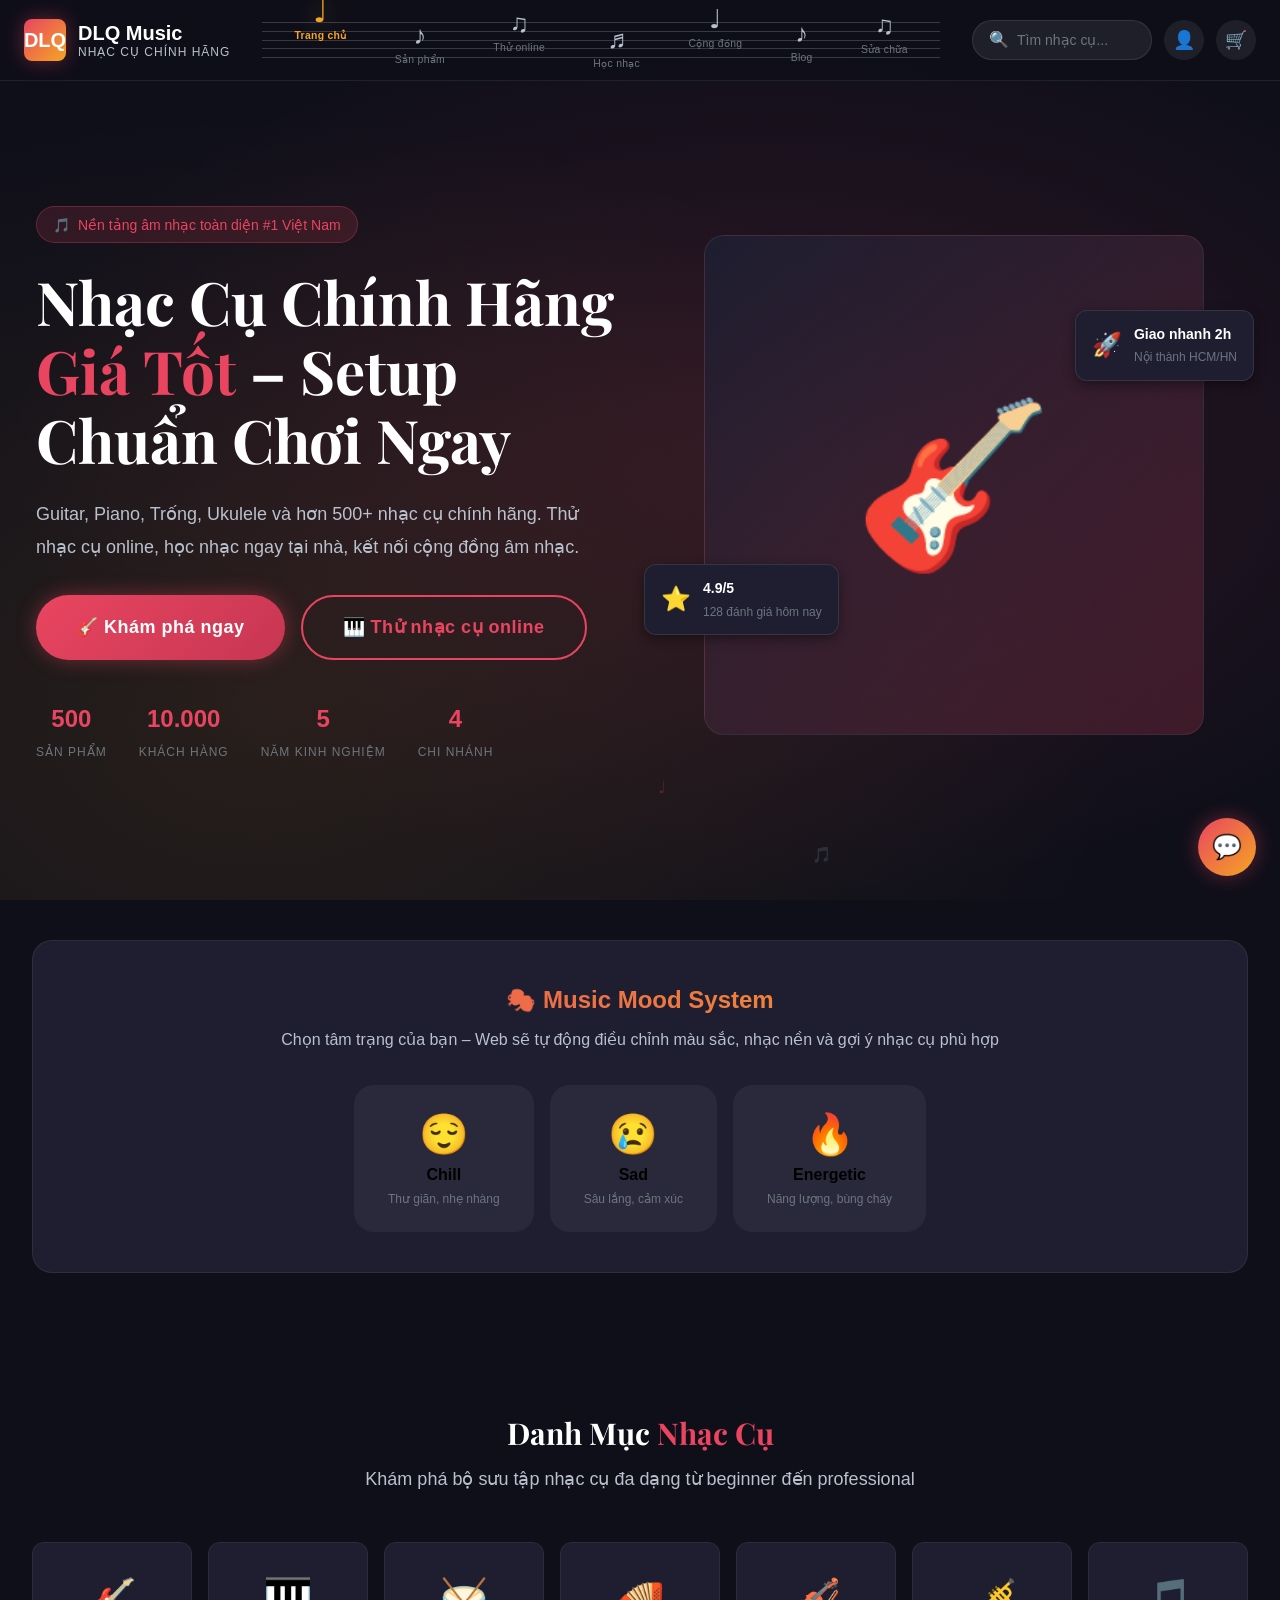
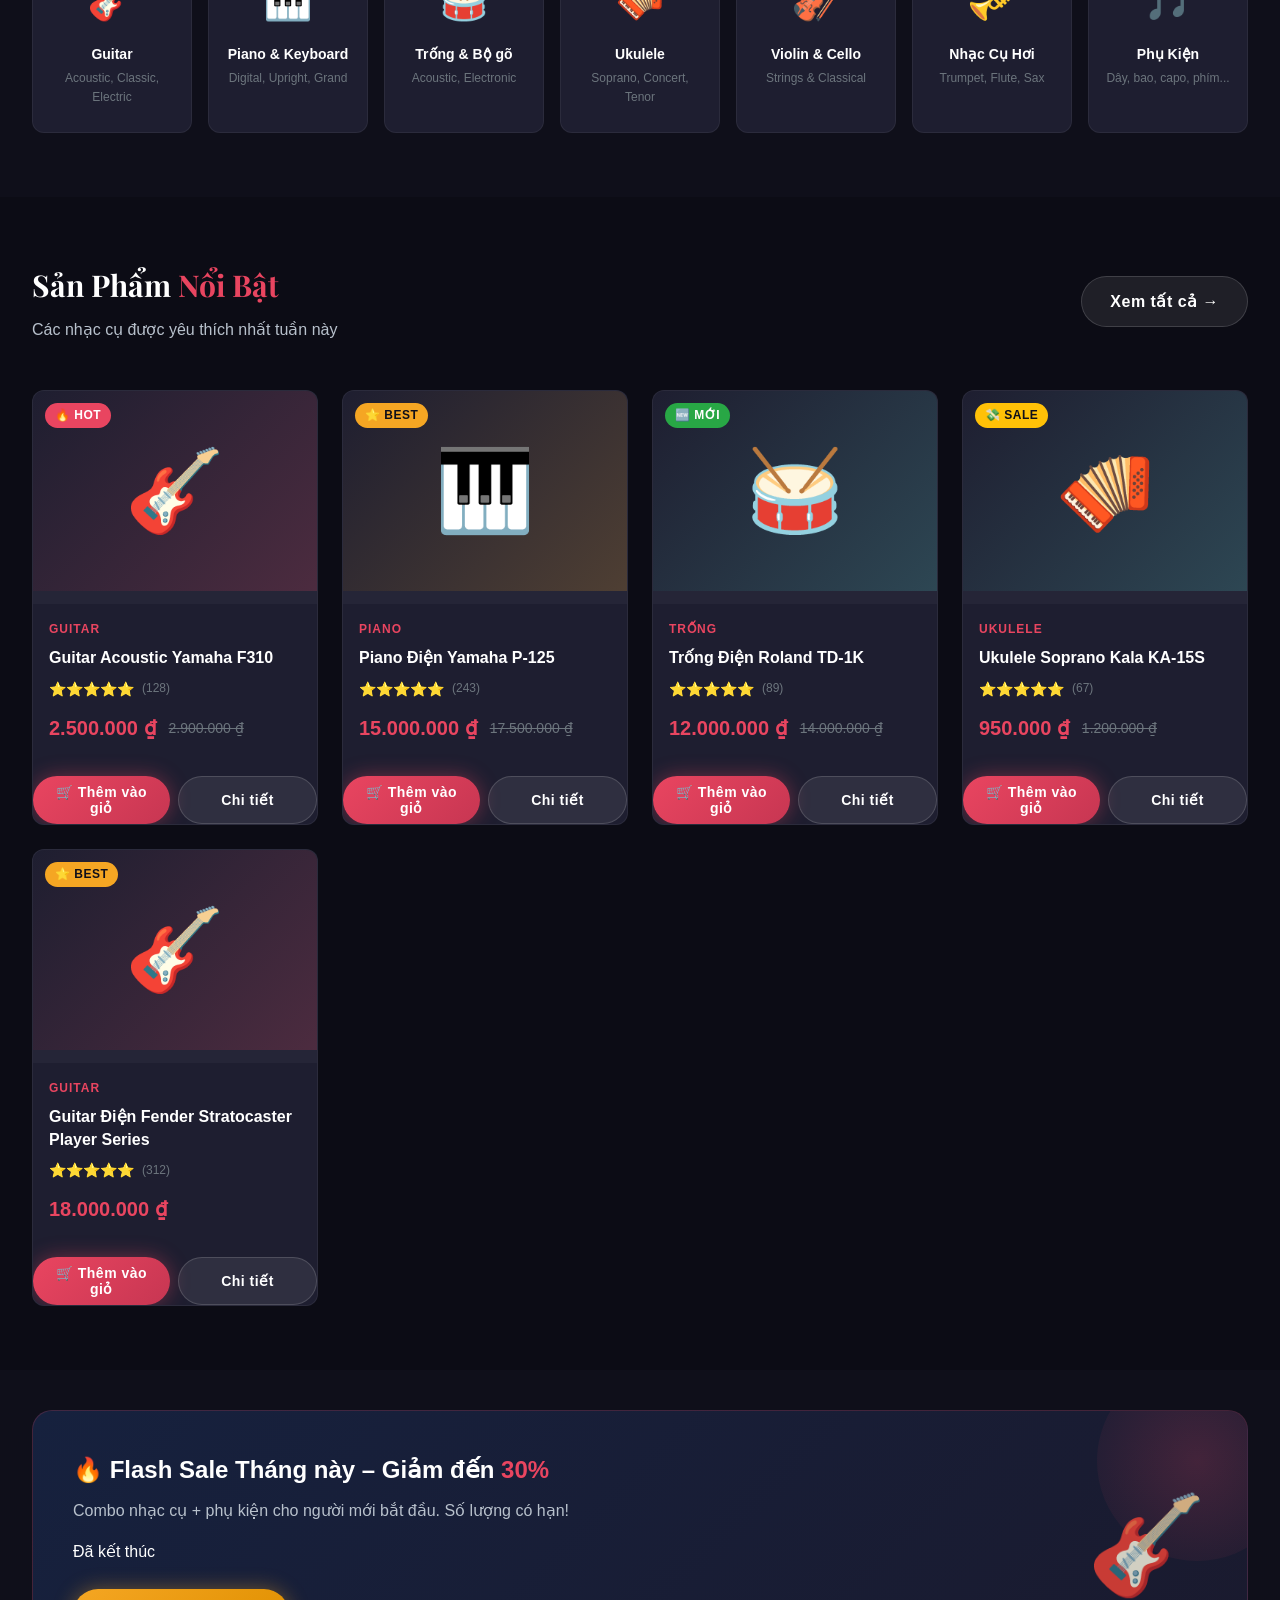
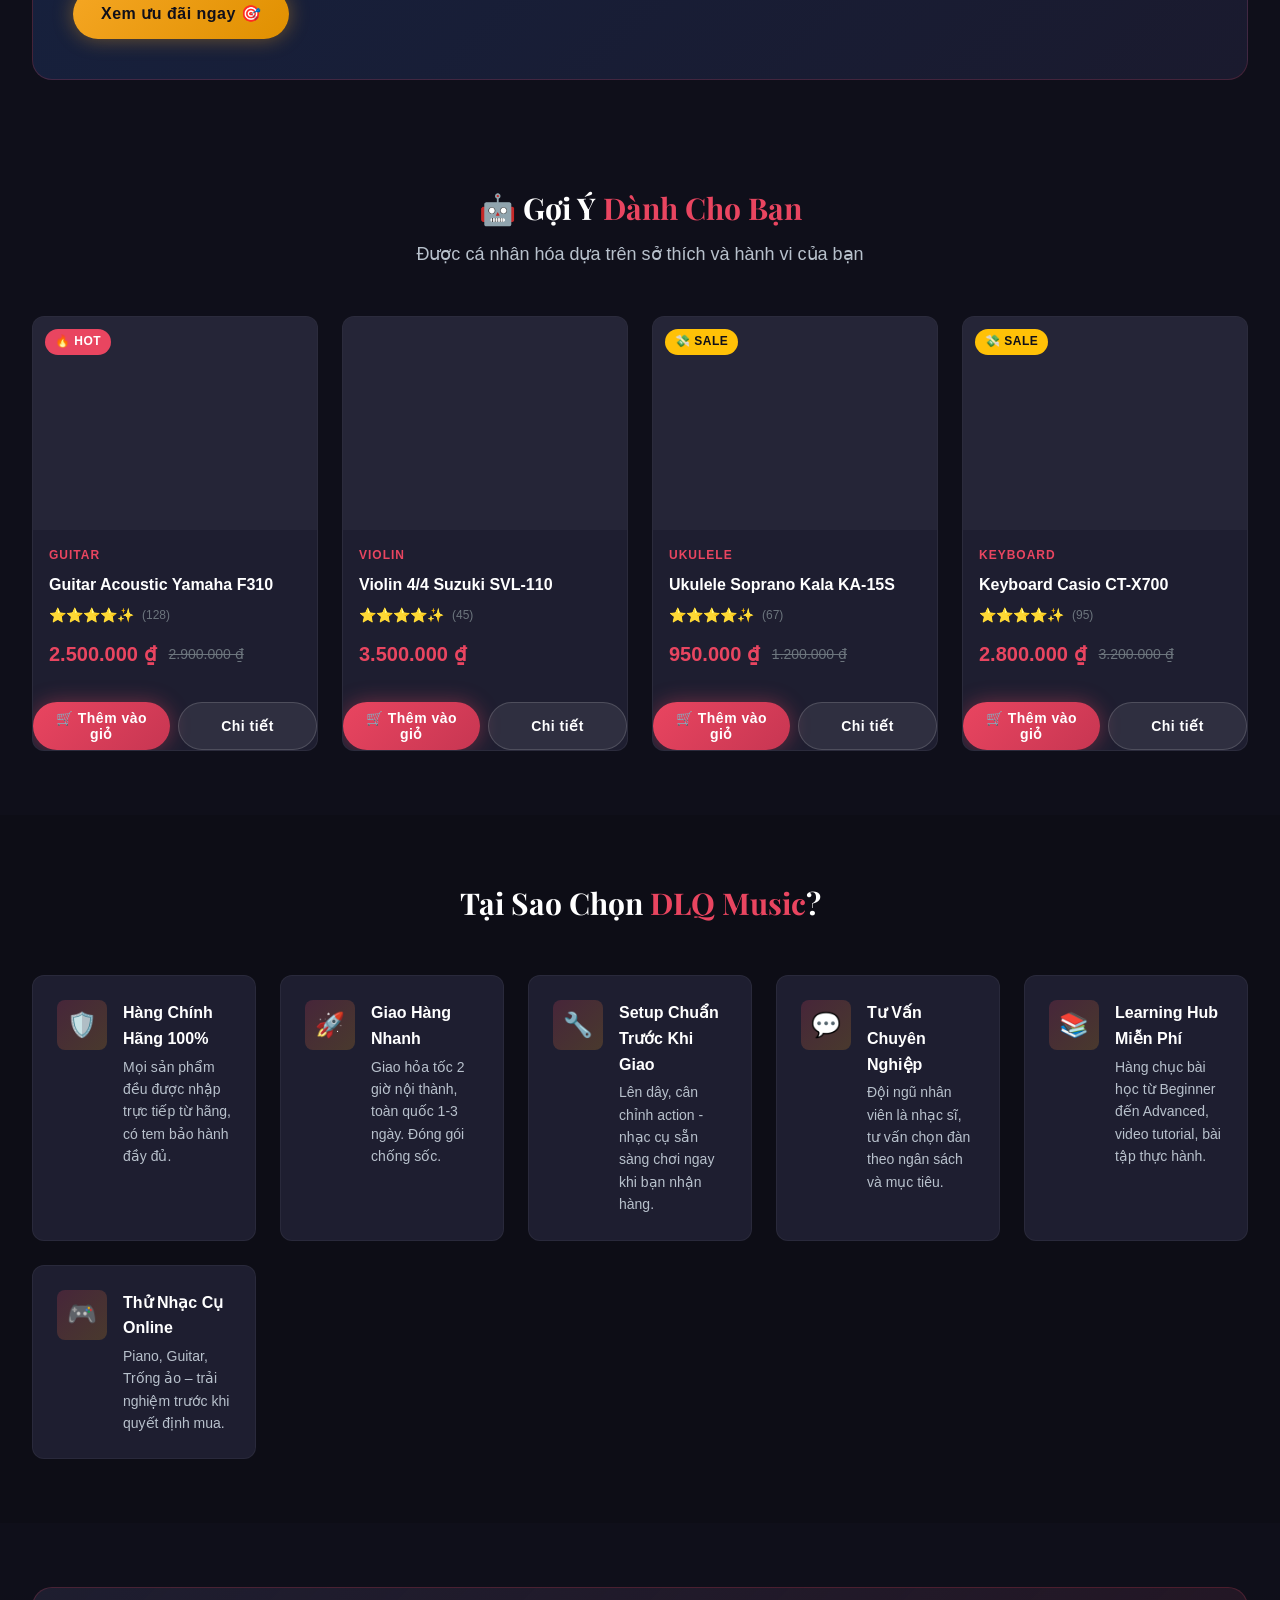
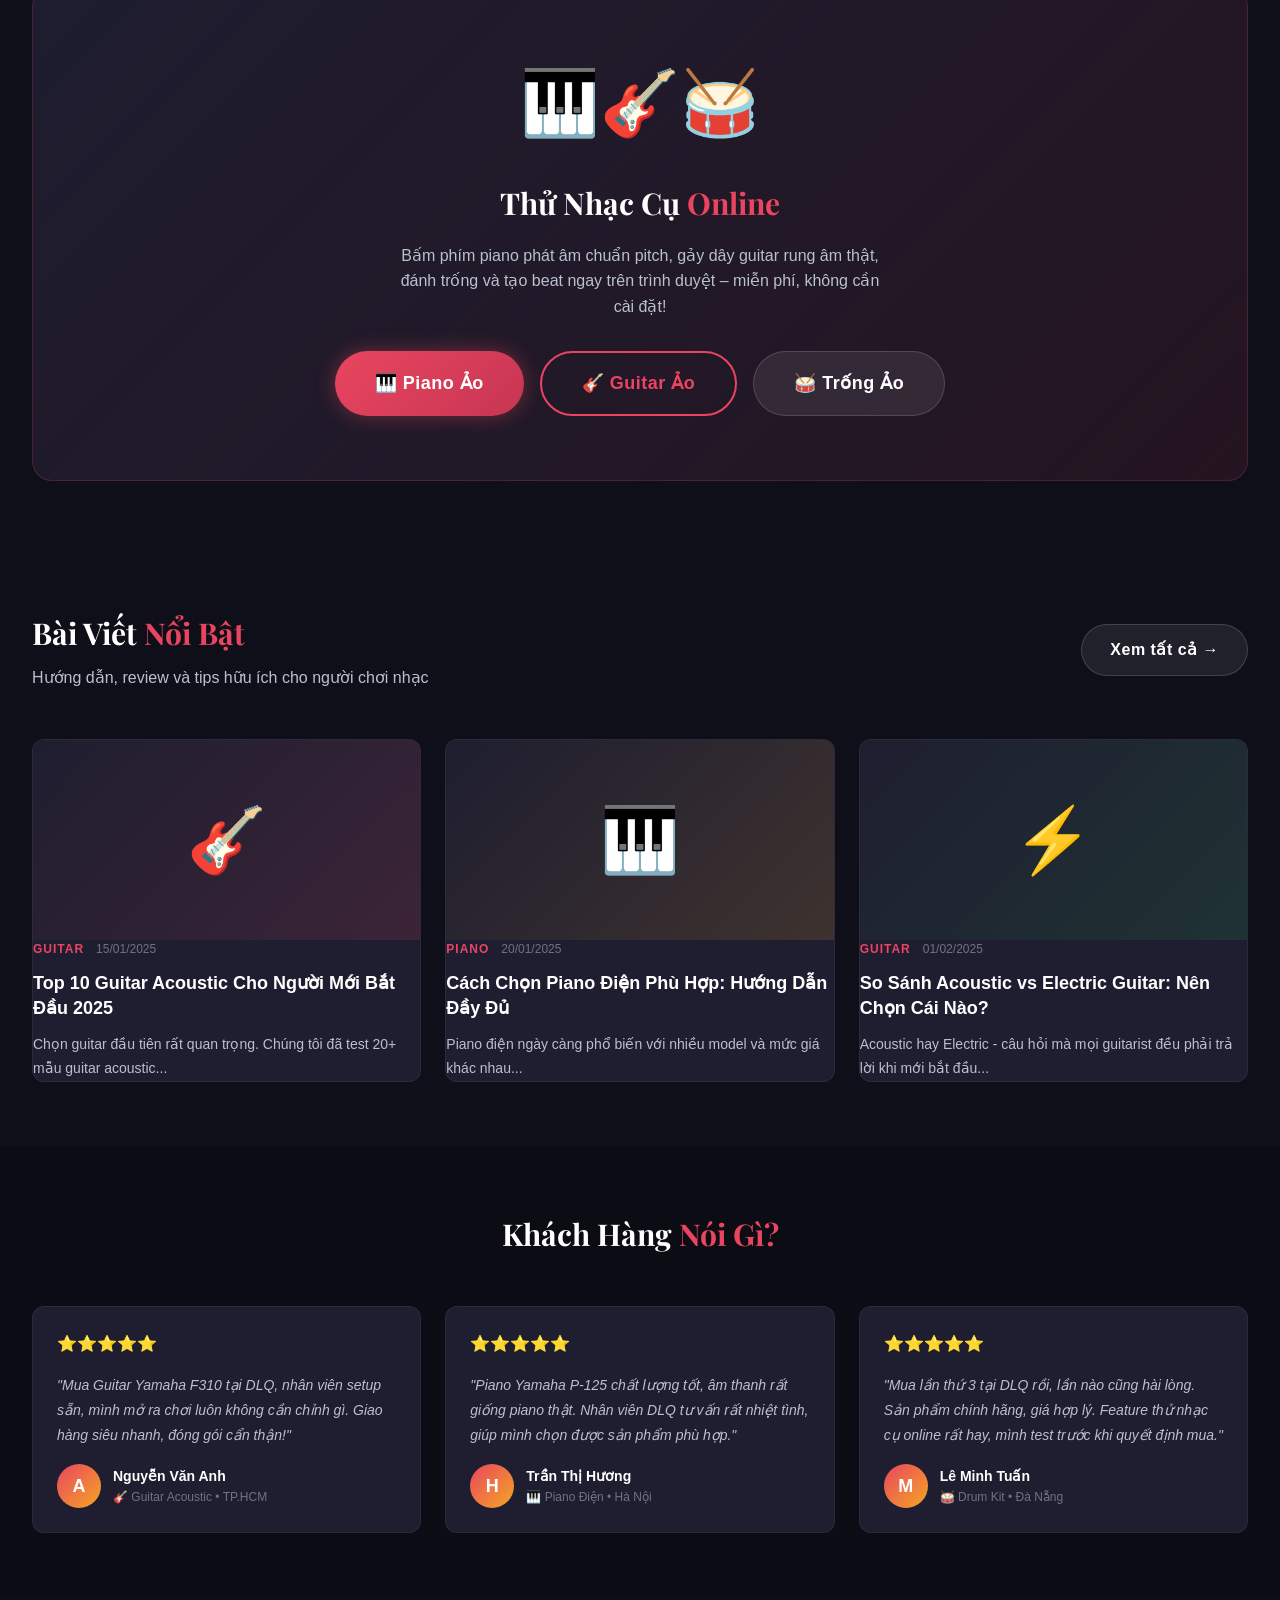
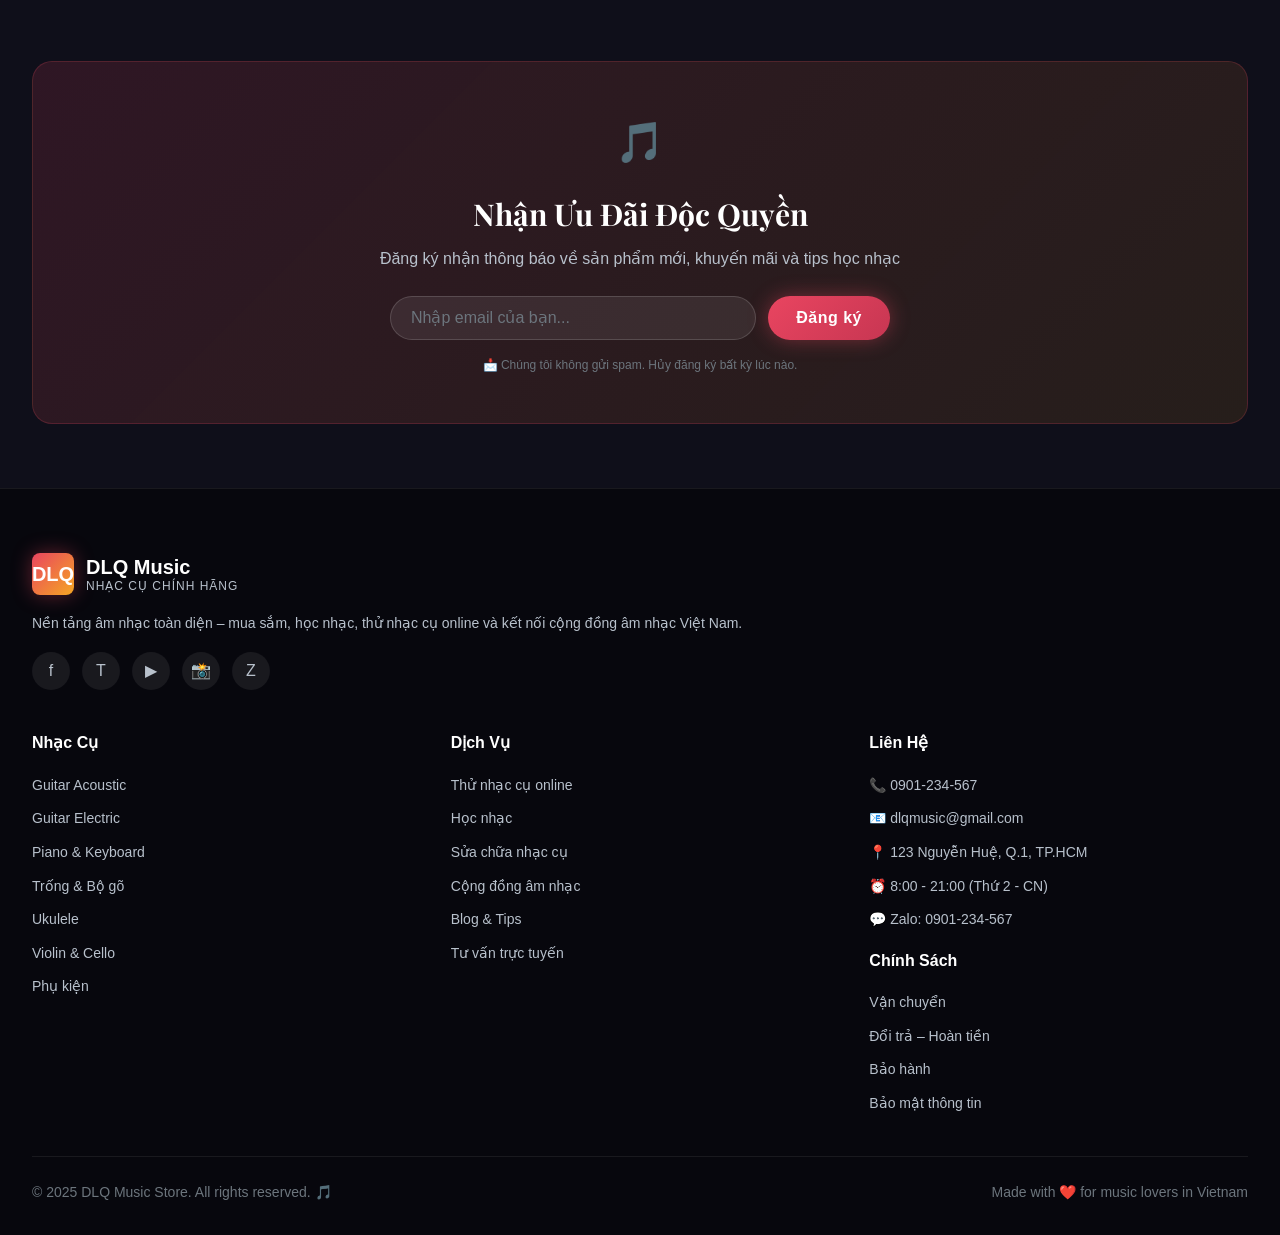
==== commit bb4e0f08: "Add music staff menu: create css/menu.css and update index.html nav Agent-Logs-Url: https://github.c" ====
--- a/index.html
+++ b/index.html
@@ -10,6 +10,7 @@
   <link rel="stylesheet" href="css/style.css">
   <link rel="stylesheet" href="css/animations.css">
   <link rel="stylesheet" href="css/responsive.css">
+  <link rel="stylesheet" href="css/menu.css">
   <link rel="icon" href="data:image/svg+xml,<svg xmlns='http://www.w3.org/2000/svg' viewBox='0 0 100 100'><text y='.9em' font-size='90'>🎵</text></svg>">
 </head>
 <body>
@@ -41,14 +42,58 @@
       </div>
     </a>
 
-    <nav class="nav-links" aria-label="Site navigation">
-      <a href="index.html" class="nav-link active">🏠 Trang chủ</a>
-      <a href="pages/search-results.html" class="nav-link">🛍️ Sản phẩm</a>
-      <a href="pages/interactive-play.html" class="nav-link">🎹 Thử online</a>
-      <a href="pages/learning.html" class="nav-link">📚 Học nhạc</a>
-      <a href="pages/community.html" class="nav-link">👥 Cộng đồng</a>
-      <a href="pages/blog.html" class="nav-link">✍️ Blog</a>
-      <a href="pages/repair-service.html" class="nav-link">🔧 Sửa chữa</a>
+    <nav class="staff-menu" aria-label="Site navigation">
+      <div class="staff-lines" aria-hidden="true">
+        <div class="staff-line"></div>
+        <div class="staff-line"></div>
+        <div class="staff-line"></div>
+        <div class="staff-line"></div>
+        <div class="staff-line"></div>
+      </div>
+      <ul class="notes-list">
+        <li class="note-item">
+          <a href="index.html" class="note-link active">
+            <span class="note-symbol">♩</span>
+            <span class="note-label">Trang chủ</span>
+          </a>
+        </li>
+        <li class="note-item">
+          <a href="pages/search-results.html" class="note-link">
+            <span class="note-symbol">♪</span>
+            <span class="note-label">Sản phẩm</span>
+          </a>
+        </li>
+        <li class="note-item">
+          <a href="pages/interactive-play.html" class="note-link">
+            <span class="note-symbol">♫</span>
+            <span class="note-label">Thử online</span>
+          </a>
+        </li>
+        <li class="note-item">
+          <a href="pages/learning.html" class="note-link">
+            <span class="note-symbol">♬</span>
+            <span class="note-label">Học nhạc</span>
+          </a>
+        </li>
+        <li class="note-item">
+          <a href="pages/community.html" class="note-link">
+            <span class="note-symbol">♩</span>
+            <span class="note-label">Cộng đồng</span>
+          </a>
+        </li>
+        <li class="note-item">
+          <a href="pages/blog.html" class="note-link">
+            <span class="note-symbol">♪</span>
+            <span class="note-label">Blog</span>
+          </a>
+        </li>
+        <li class="note-item">
+          <a href="pages/repair-service.html" class="note-link">
+            <span class="note-symbol">♫</span>
+            <span class="note-label">Sửa chữa</span>
+          </a>
+        </li>
+      </ul>
     </nav>
 
     <div class="nav-actions">
--- a/css/menu.css
+++ b/css/menu.css
@@ -0,0 +1,131 @@
+/* ===== DLQ Music Store - Music Staff Menu ===== */
+
+/* Increase navbar height to fit staff menu with labels */
+.navbar:has(.staff-menu) .nav-container {
+  height: 80px;
+}
+
+/* ===== Staff Menu Container ===== */
+.staff-menu {
+  position: relative;
+  flex: 1;
+  display: flex;
+  align-items: center;
+  height: 56px;
+  padding: 0 var(--sp-2);
+  overflow: visible;
+}
+
+/* ===== 5 Staff Lines ===== */
+.staff-lines {
+  position: absolute;
+  top: 50%;
+  left: 0;
+  right: 0;
+  transform: translateY(-50%);
+  height: 36px;
+  display: flex;
+  flex-direction: column;
+  justify-content: space-between;
+  pointer-events: none;
+  z-index: 0;
+}
+
+.staff-line {
+  height: 1px;
+  background: rgba(255, 255, 255, 0.18);
+  width: 100%;
+}
+
+/* ===== Notes List ===== */
+.notes-list {
+  display: flex;
+  align-items: center;
+  justify-content: space-around;
+  width: 100%;
+  list-style: none;
+  position: relative;
+  z-index: 1;
+}
+
+/* ===== Per-note vertical offsets (simulate notes on staff lines) ===== */
+.note-item:nth-child(1) { --note-offset: -12px; }
+.note-item:nth-child(2) { --note-offset:   6px; }
+.note-item:nth-child(3) { --note-offset:  -6px; }
+.note-item:nth-child(4) { --note-offset:  10px; }
+.note-item:nth-child(5) { --note-offset: -10px; }
+.note-item:nth-child(6) { --note-offset:   4px; }
+.note-item:nth-child(7) { --note-offset:  -4px; }
+
+/* ===== Note Link ===== */
+.note-link {
+  display: flex;
+  flex-direction: column;
+  align-items: center;
+  position: relative;
+  top: var(--note-offset);
+  text-decoration: none;
+  padding: 4px 6px;
+  border-radius: var(--radius-md);
+  transition: top var(--transition-base);
+}
+
+/* ===== Note Symbol ===== */
+.note-symbol {
+  font-size: 1.6rem;
+  line-height: 1;
+  color: var(--text-secondary);
+  transition: color var(--transition-base),
+              transform var(--transition-base),
+              filter var(--transition-base);
+  display: block;
+}
+
+/* ===== Note Label ===== */
+.note-label {
+  font-size: 0.65rem;
+  color: var(--text-muted);
+  margin-top: 3px;
+  white-space: nowrap;
+  transition: color var(--transition-base);
+  letter-spacing: 0.3px;
+}
+
+/* ===== Hover & Active States ===== */
+.note-link:hover,
+.note-link.active {
+  top: calc(var(--note-offset) - 6px);
+}
+
+.note-link:hover .note-symbol {
+  color: var(--accent);
+  transform: scale(1.25);
+  filter: drop-shadow(0 0 8px rgba(233, 69, 96, 0.65));
+}
+
+.note-link:hover .note-label {
+  color: var(--accent);
+}
+
+.note-link.active .note-symbol {
+  color: var(--gold);
+  transform: scale(1.2);
+  filter: drop-shadow(0 0 10px rgba(245, 166, 35, 0.7));
+}
+
+.note-link.active .note-label {
+  color: var(--gold);
+  font-weight: 600;
+}
+
+/* ===== Responsive: hide staff menu on small screens ===== */
+@media (max-width: 900px) {
+  .staff-menu {
+    display: none;
+  }
+
+  /* Restore original navbar height when staff menu is hidden */
+  .navbar:has(.staff-menu) .nav-container {
+    height: var(--nav-height, 70px);
+  }
+}
